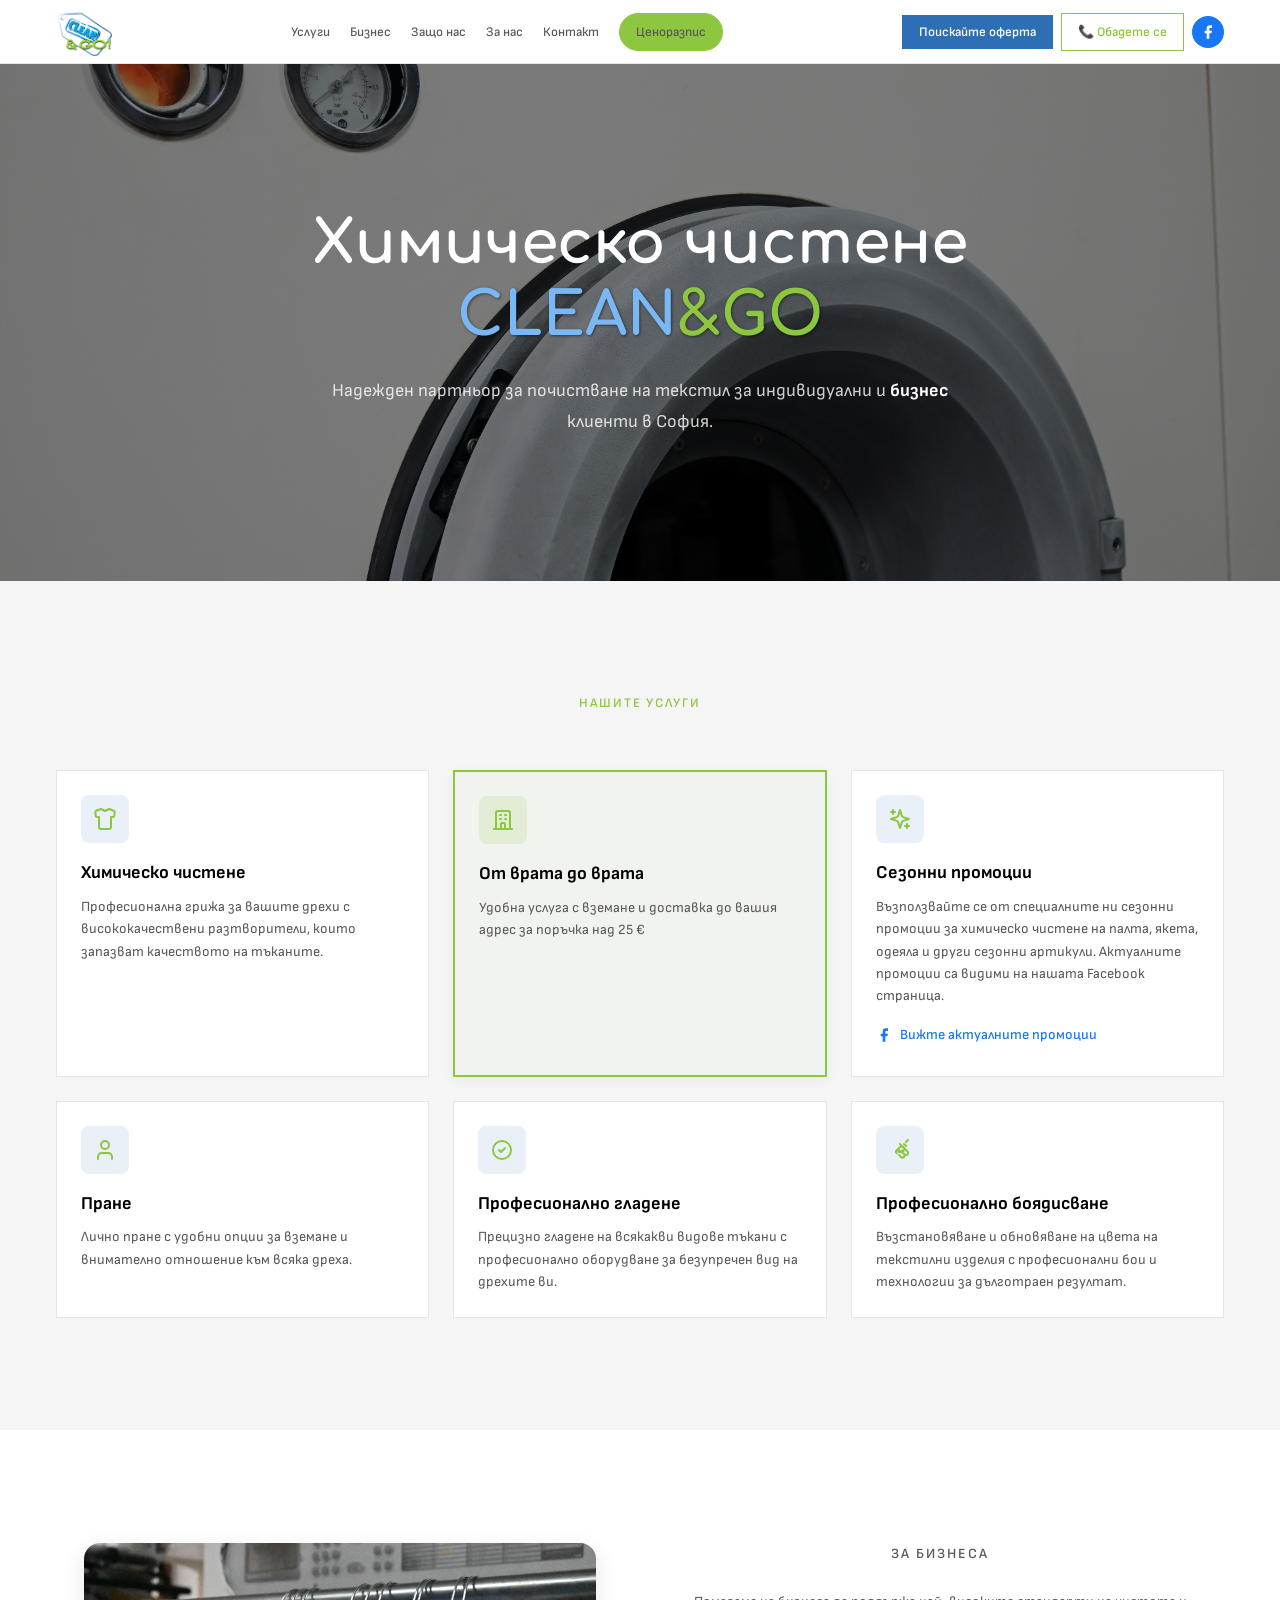
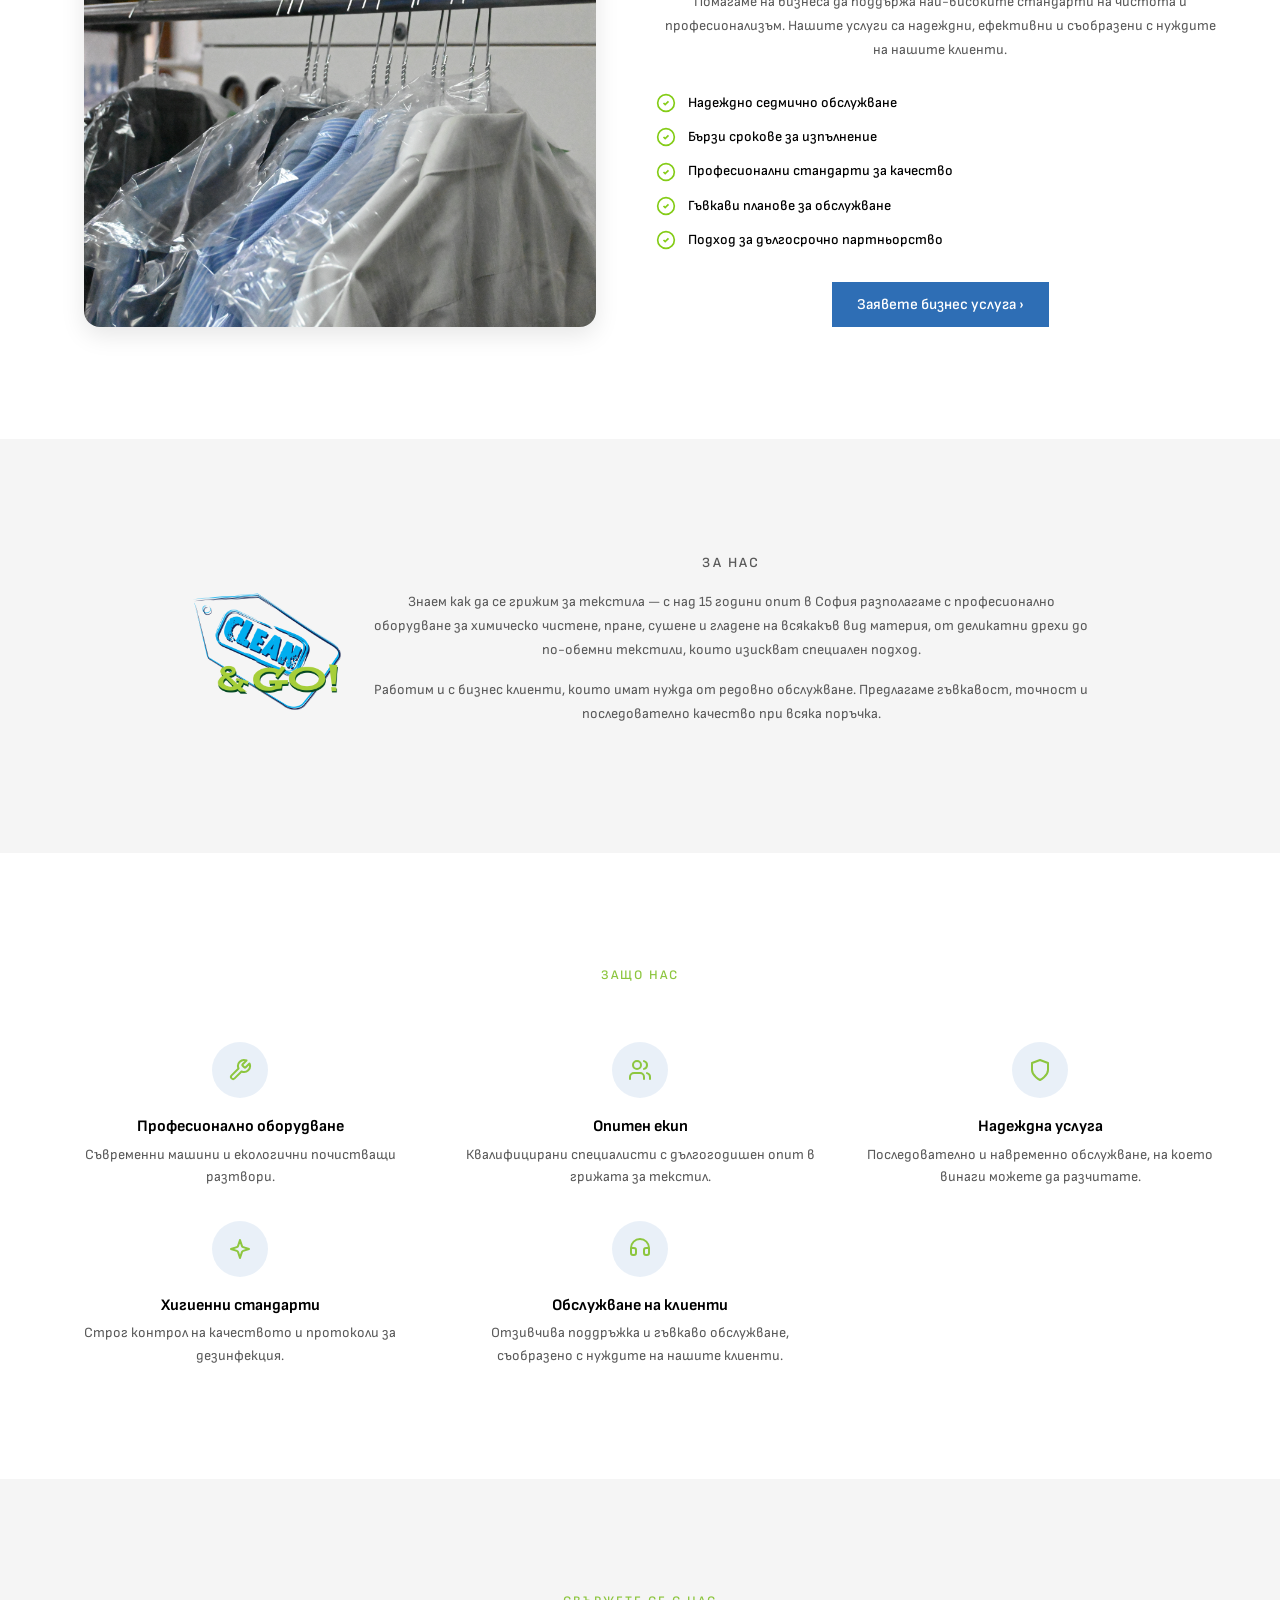
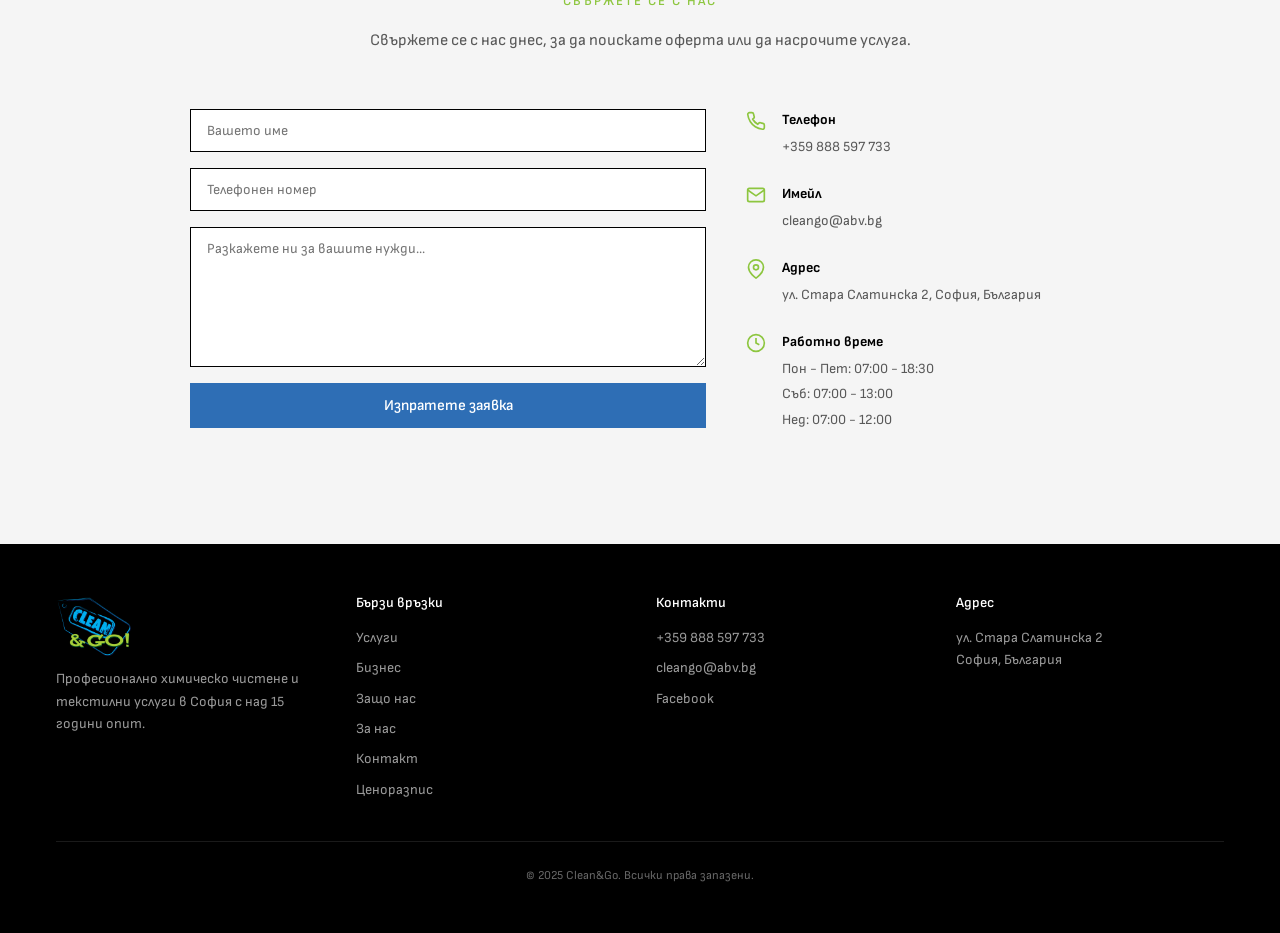
==== index.html @ 811c578d "Add files via upload" ====
<!DOCTYPE html>
<html lang="bg">
<head>
  <meta charset="UTF-8">
  <meta name="viewport" content="width=device-width, initial-scale=1.0">
  <title>Clean&amp;Go – Професионално химическо чистене и текстилни услуги</title>
  <meta name="description" content="Професионално химическо чистене, пране, гладене и боядисване на текстил в София. С над 15 години опит. Услуга от врата до врата за поръчки над 25 евро.">
  <meta name="author" content="Clean&Go">
  <meta name="keywords" content="химическо чистене, химическо чистене софия, пране, гладене, боядисване, текстил, Clean&Go, cleango">
  <link rel="icon" href="./favicon.ico?v=3" sizes="any">
  <link rel="shortcut icon" href="./favicon.ico?v=3">
  <link rel="icon" type="image/png" sizes="48x48" href="./favicon-48x48.png?v=3">
  <link rel="icon" type="image/png" sizes="64x64" href="./favicon.png?v=3">
  <link rel="apple-touch-icon" sizes="180x180" href="./apple-touch-icon.png?v=3">
  <link rel="canonical" href="https://cleango.bg">
  <meta property="og:type" content="website">
  <meta property="og:title" content="Clean&amp;Go – Професионално химическо чистене и текстилни услуги">
  <meta property="og:description" content="Професионално химическо чистене, пране, гладене и боядисване на текстил в София. С над 15 години опит. Услуга от врата до врата.">
  <meta property="og:url" content="https://cleango.bg">
  <meta property="og:image" content="https://cleango.bg/assets/hero-bg.jpg">
  <meta name="twitter:card" content="summary_large_image">
  <meta name="twitter:title" content="Clean&amp;Go – Професионално химическо чистене и текстилни услуги">
  <meta name="twitter:description" content="Професионално химическо чистене, пране, гладене и боядисване на текстил в София. С над 15 години опит.">
  <meta name="twitter:image" content="https://cleango.bg/assets/hero-bg.jpg">
  <link rel="stylesheet" href="./style.css">
  <script type="application/ld+json">
  {
    "@context": "https://schema.org",
    "@type": "DryCleaningOrLaundry",
    "name": "Clean&Go",
    "url": "https://cleango.bg",
    "logo": "https://cleango.bg/assets/logo.png",
    "image": "https://cleango.bg/assets/hero-bg.jpg",
    "description": "Професионално химическо чистене, пране, гладене и боядисване на текстил в София. Услуга от врата до врата за поръчки над 25 евро.",
    "telephone": "+359888597733",
    "email": "cleango@abv.bg",
    "address": {
      "@type": "PostalAddress",
      "streetAddress": "ул. Стара Слатинска 2",
      "addressLocality": "София",
      "addressCountry": "BG"
    },
    "geo": {
      "@type": "GeoCoordinates",
      "latitude": 42.6833,
      "longitude": 23.3453
    },
    "aggregateRating": {
      "@type": "AggregateRating",
      "ratingValue": "4.2",
      "reviewCount": "19"
    },
    "priceRange": "€€",
    "openingHoursSpecification": [
      {
        "@type": "OpeningHoursSpecification",
        "dayOfWeek": ["Monday","Tuesday","Wednesday","Thursday","Friday"],
        "opens": "07:00",
        "closes": "18:30"
      },
      {
        "@type": "OpeningHoursSpecification",
        "dayOfWeek": "Saturday",
        "opens": "07:00",
        "closes": "13:00"
      },
      {
        "@type": "OpeningHoursSpecification",
        "dayOfWeek": "Sunday",
        "opens": "07:00",
        "closes": "12:00"
      }
    ],
    "hasOfferCatalog": {
      "@type": "OfferCatalog",
      "name": "Услуги",
      "itemListElement": [
        {"@type": "Offer", "itemOffered": {"@type": "Service", "name": "Химическо чистене"}},
        {"@type": "Offer", "itemOffered": {"@type": "Service", "name": "Индивидуално пране"}},
        {"@type": "Offer", "itemOffered": {"@type": "Service", "name": "Професионално гладене"}},
        {"@type": "Offer", "itemOffered": {"@type": "Service", "name": "Боядисване на текстил"}},
        {"@type": "Offer", "itemOffered": {"@type": "Service", "name": "Химическо чистене на завеси и пердета"}},
        {"@type": "Offer", "itemOffered": {"@type": "Service", "name": "Услуга от врата до врата"}}
      ]
    },
    "sameAs": [
      "https://www.facebook.com/dostavka.CleanGo/"
    ]
  }
  </script>
</head>
<body>

  <!-- HEADER -->
  <header class="site-header">
    <div class="container header-inner">
      <a href="./index.html"><img src="./assets/logo.png" alt="Clean&amp;Go лого" class="header-logo"></a>

      <!-- Desktop nav -->
      <nav class="nav-desktop">
        <a href="#services">Услуги</a>
        <a href="#business">Бизнес</a>
        <a href="#why-us">Защо нас</a>
        <a href="#about">За нас</a>
        <a href="#contact">Контакт</a>
        <a href="./pricing.html" class="btn btn-green">Ценоразпис</a>
      </nav>

      <!-- Desktop actions -->
      <div class="header-actions">
        <button class="btn btn-accent" onclick="document.getElementById('contact').scrollIntoView({behavior:'smooth'})">Поискайте оферта</button>
        <a href="tel:+359888597733" class="btn btn-outline-green">📞 Обадете се</a>
        <a href="https://www.facebook.com/dostavka.CleanGo/" target="_blank" rel="noopener noreferrer" class="fb-circle" aria-label="Facebook">
          <svg width="16" height="16" viewBox="0 0 24 24" fill="currentColor"><path d="M18 2h-3a5 5 0 00-5 5v3H7v4h3v8h4v-8h3l1-4h-4V7a1 1 0 011-1h3z"/></svg>
        </a>
      </div>

      <!-- Mobile actions -->
      <div class="mobile-actions">
        <a href="https://www.facebook.com/dostavka.CleanGo/" target="_blank" rel="noopener noreferrer" class="fb-circle" aria-label="Facebook">
          <svg width="14" height="14" viewBox="0 0 24 24" fill="currentColor"><path d="M18 2h-3a5 5 0 00-5 5v3H7v4h3v8h4v-8h3l1-4h-4V7a1 1 0 011-1h3z"/></svg>
        </a>
        <a href="tel:+359888597733" class="btn btn-outline-green">📞</a>
        <button class="btn btn-accent" onclick="document.getElementById('contact').scrollIntoView({behavior:'smooth'})">Оферта</button>
        <a href="./pricing.html" class="btn btn-green" style="font-size:0.75rem;padding:0.375rem 0.75rem;">Ценоразпис</a>
        <button class="hamburger" onclick="document.getElementById('mobileMenu').classList.toggle('open')" aria-label="Меню">
          <svg width="24" height="24" viewBox="0 0 24 24" fill="none" stroke="currentColor" stroke-width="2"><line x1="3" y1="6" x2="21" y2="6"/><line x1="3" y1="12" x2="21" y2="12"/><line x1="3" y1="18" x2="21" y2="18"/></svg>
        </button>
      </div>
    </div>

    <!-- Mobile menu -->
    <nav id="mobileMenu" class="mobile-menu">
      <a href="#services" onclick="document.getElementById('mobileMenu').classList.remove('open')">Услуги</a>
      <a href="#business" onclick="document.getElementById('mobileMenu').classList.remove('open')">Бизнес</a>
      <a href="#why-us" onclick="document.getElementById('mobileMenu').classList.remove('open')">Защо нас</a>
      <a href="#about" onclick="document.getElementById('mobileMenu').classList.remove('open')">За нас</a>
      <a href="#contact" onclick="document.getElementById('mobileMenu').classList.remove('open')">Контакт</a>
    </nav>
  </header>

  <!-- HERO -->
  <section class="hero" style="background-image: url('./assets/hero-bg.jpg')">
    <div class="hero-overlay"></div>
    <div class="hero-content">
      <h1>Химическо чистене<br><span class="blue">CLEAN</span><span class="green">&amp;GO</span></h1>
      <p>Надежден партньор за почистване на текстил за индивидуални и <strong>бизнес</strong> клиенти в София.</p>
    </div>
  </section>

  <!-- SERVICES -->
  <section id="services" class="section section-secondary">
    <div class="container">
      <div class="text-center mb-14">
        <p class="section-label">Нашите услуги</p>
      </div>
      <div class="services-grid">

        <div class="service-card">
          <div class="service-icon">
            <svg width="24" height="24" viewBox="0 0 24 24" fill="none" stroke="currentColor" stroke-width="2" stroke-linecap="round" stroke-linejoin="round"><path d="M20.38 3.46 16 2 12 4 8 2 3.62 3.46a2 2 0 0 0-1.34 2.23l.58 3.47a1 1 0 0 0 .99.84H6v10c0 1.1.9 2 2 2h8a2 2 0 0 0 2-2V10h2.15a1 1 0 0 0 .99-.84l.58-3.47a2 2 0 0 0-1.34-2.23z"/></svg>
          </div>
          <h3>Химическо чистене</h3>
          <p>Професионална грижа за вашите дрехи с висококачествени разтворители, които запазват качеството на тъканите.</p>
        </div>

        <div class="service-card highlighted">
          <div class="service-icon">
            <svg width="24" height="24" viewBox="0 0 24 24" fill="none" stroke="currentColor" stroke-width="2" stroke-linecap="round" stroke-linejoin="round"><path d="M19 21V5a2 2 0 00-2-2H7a2 2 0 00-2 2v16m14 0h2m-2 0h-5m-9 0H3m2 0h5M9 7h1m-1 4h1m4-4h1m-1 4h1m-5 10v-5a1 1 0 011-1h2a1 1 0 011 1v5m-4 0h4"/></svg>
          </div>
          <h3>От врата до врата</h3>
          <p>Удобна услуга с вземане и доставка до вашия адрес за поръчка над 25 €</p>
        </div>

        <div class="service-card">
          <div class="service-icon">
            <svg width="24" height="24" viewBox="0 0 24 24" fill="none" stroke="currentColor" stroke-width="2" stroke-linecap="round" stroke-linejoin="round"><path d="m12 3-1.912 5.813a2 2 0 0 1-1.275 1.275L3 12l5.813 1.912a2 2 0 0 1 1.275 1.275L12 21l1.912-5.813a2 2 0 0 1 1.275-1.275L21 12l-5.813-1.912a2 2 0 0 1-1.275-1.275L12 3Z"/><path d="M5 3v4"/><path d="M19 17v4"/><path d="M3 5h4"/><path d="M17 19h4"/></svg>
          </div>
          <h3>Сезонни промоции</h3>
          <p>Възползвайте се от специалните ни сезонни промоции за химическо чистене на палта, якета, одеяла и други сезонни артикули. Актуалните промоции са видими на нашата Facebook страница.</p>
          <a href="https://www.facebook.com/dostavka.CleanGo/" target="_blank" rel="noopener noreferrer" class="fb-link">
            <svg width="16" height="16" viewBox="0 0 24 24" fill="currentColor"><path d="M18 2h-3a5 5 0 00-5 5v3H7v4h3v8h4v-8h3l1-4h-4V7a1 1 0 011-1h3z"/></svg>
            Вижте актуалните промоции
          </a>
        </div>

        <div class="service-card">
          <div class="service-icon">
            <svg width="24" height="24" viewBox="0 0 24 24" fill="none" stroke="currentColor" stroke-width="2" stroke-linecap="round" stroke-linejoin="round"><path d="M19 21v-2a4 4 0 00-4-4H9a4 4 0 00-4 4v2"/><circle cx="12" cy="7" r="4"/></svg>
          </div>
          <h3>Пране</h3>
          <p>Лично пране с удобни опции за вземане и внимателно отношение към всяка дреха.</p>
        </div>

        <div class="service-card">
          <div class="service-icon">
            <svg width="24" height="24" viewBox="0 0 24 24" fill="none" stroke="currentColor" stroke-width="2" stroke-linecap="round" stroke-linejoin="round"><path d="M9 12l2 2 4-4"/><path d="M21 12a9 9 0 11-18 0 9 9 0 0118 0z"/></svg>
          </div>
          <h3>Професионално гладене</h3>
          <p>Прецизно гладене на всякакви видове тъкани с професионално оборудване за безупречен вид на дрехите ви.</p>
        </div>

        <div class="service-card">
          <div class="service-icon">
            <svg width="24" height="24" viewBox="0 0 24 24" fill="none" stroke="currentColor" stroke-width="2" stroke-linecap="round" stroke-linejoin="round"><path d="m11 17 2 2a1 1 0 103-3"/><path d="m14 14 2.5 2.5a1 1 0 103-3l-3.88-3.88a3 3 0 00-4.24 0l-.88.88a1 1 0 103 3l.88-.88a1 1 0 011.42 0z"/><path d="m20 2-2 2"/><path d="M11.7 12.3a1 1 0 10-3 3"/><path d="m18 8-2-2"/><path d="m17 11-5-5"/></svg>
          </div>
          <h3>Професионално боядисване</h3>
          <p>Възстановяване и обновяване на цвета на текстилни изделия с професионални бои и технологии за дълготраен резултат.</p>
        </div>

      </div>
    </div>
  </section>

  <!-- BUSINESS -->
  <section id="business" class="section">
    <div class="container">
      <div class="business-grid">
        <div class="business-text" style="text-align:center">
          <p class="section-label">За бизнеса</p>
          <h2 class="section-title"></h2>
          <p>Помагаме на бизнеса да поддържа най-високите стандарти на чистота и професионализъм. Нашите услуги са надеждни, ефективни и съобразени с нуждите на нашите клиенти.</p>
          <ul class="bullets">
            <li><svg width="20" height="20" viewBox="0 0 24 24" fill="none" stroke="currentColor" stroke-width="2"><path d="M9 12l2 2 4-4"/><circle cx="12" cy="12" r="10"/></svg> Надеждно седмично обслужване</li>
            <li><svg width="20" height="20" viewBox="0 0 24 24" fill="none" stroke="currentColor" stroke-width="2"><path d="M9 12l2 2 4-4"/><circle cx="12" cy="12" r="10"/></svg> Бързи срокове за изпълнение</li>
            <li><svg width="20" height="20" viewBox="0 0 24 24" fill="none" stroke="currentColor" stroke-width="2"><path d="M9 12l2 2 4-4"/><circle cx="12" cy="12" r="10"/></svg> Професионални стандарти за качество</li>
            <li><svg width="20" height="20" viewBox="0 0 24 24" fill="none" stroke="currentColor" stroke-width="2"><path d="M9 12l2 2 4-4"/><circle cx="12" cy="12" r="10"/></svg> Гъвкави планове за обслужване</li>
            <li><svg width="20" height="20" viewBox="0 0 24 24" fill="none" stroke="currentColor" stroke-width="2"><path d="M9 12l2 2 4-4"/><circle cx="12" cy="12" r="10"/></svg> Подход за дългосрочно партньорство</li>
          </ul>
          <button class="btn btn-accent btn-lg" onclick="document.getElementById('contact').scrollIntoView({behavior:'smooth'})">Заявете бизнес услуга ›</button>
        </div>
        <div class="business-img" style="order:-1">
          <img src="./assets/business-photo.jpg" alt="Професионално химическо чистене - ризи на закачалки в ателие Clean&amp;Go" width="800" height="600">
        </div>
      </div>
    </div>
  </section>

  <!-- ABOUT -->
  <section id="about" class="section section-secondary">
    <div class="container">
      <div class="about-flex">
        <img src="./assets/logo.png" alt="Clean&amp;Go" class="about-logo">
        <div class="about-text" style="text-align:center">
          <p class="section-label">За нас</p>
          <h2 class="section-title"></h2>
          <p>Знаем как да се грижим за текстила — с над 15 години опит в София разполагаме с професионално оборудване за химическо чистене, пране, сушене и гладене на всякакъв вид материя, от деликатни дрехи до по-обемни текстили, които изискват специален подход.</p>
          <p>Работим и с бизнес клиенти, които имат нужда от редовно обслужване. Предлагаме гъвкавост, точност и последователно качество при всяка поръчка.</p>
        </div>
      </div>
    </div>
  </section>

  <!-- WHY US -->
  <section id="why-us" class="section">
    <div class="container">
      <div class="text-center mb-14">
        <p class="section-label">Защо нас</p>
      </div>
      <div class="trust-grid">

        <div class="trust-item">
          <div class="trust-icon">
            <svg width="24" height="24" viewBox="0 0 24 24" fill="none" stroke="currentColor" stroke-width="2" stroke-linecap="round" stroke-linejoin="round"><path d="M14.7 6.3a1 1 0 000 1.4l1.6 1.6a1 1 0 001.4 0l3.77-3.77a6 6 0 01-7.94 7.94l-6.91 6.91a2.12 2.12 0 01-3-3l6.91-6.91a6 6 0 017.94-7.94l-3.76 3.76z"/></svg>
          </div>
          <h3>Професионално оборудване</h3>
          <p>Съвременни машини и екологични почистващи разтвори.</p>
        </div>

        <div class="trust-item">
          <div class="trust-icon">
            <svg width="24" height="24" viewBox="0 0 24 24" fill="none" stroke="currentColor" stroke-width="2" stroke-linecap="round" stroke-linejoin="round"><path d="M16 21v-2a4 4 0 00-4-4H6a4 4 0 00-4 4v2"/><circle cx="9" cy="7" r="4"/><path d="M22 21v-2a4 4 0 00-3-3.87"/><path d="M16 3.13a4 4 0 010 7.75"/></svg>
          </div>
          <h3>Опитен екип</h3>
          <p>Квалифицирани специалисти с дългогодишен опит в грижата за текстил.</p>
        </div>

        <div class="trust-item">
          <div class="trust-icon">
            <svg width="24" height="24" viewBox="0 0 24 24" fill="none" stroke="currentColor" stroke-width="2" stroke-linecap="round" stroke-linejoin="round"><path d="M12 22s8-4 8-10V5l-8-3-8 3v7c0 6 8 10 8 10z"/></svg>
          </div>
          <h3>Надеждна услуга</h3>
          <p>Последователно и навременно обслужване, на което винаги можете да разчитате.</p>
        </div>

        <div class="trust-item">
          <div class="trust-icon">
            <svg width="24" height="24" viewBox="0 0 24 24" fill="none" stroke="currentColor" stroke-width="2" stroke-linecap="round" stroke-linejoin="round"><path d="m12 3-1.912 5.813a2 2 0 0 1-1.275 1.275L3 12l5.813 1.912a2 2 0 0 1 1.275 1.275L12 21l1.912-5.813a2 2 0 0 1 1.275-1.275L21 12l-5.813-1.912a2 2 0 0 1-1.275-1.275L12 3Z"/></svg>
          </div>
          <h3>Хигиенни стандарти</h3>
          <p>Строг контрол на качеството и протоколи за дезинфекция.</p>
        </div>

        <div class="trust-item">
          <div class="trust-icon">
            <svg width="24" height="24" viewBox="0 0 24 24" fill="none" stroke="currentColor" stroke-width="2" stroke-linecap="round" stroke-linejoin="round"><path d="M3 11h3a2 2 0 012 2v3a2 2 0 01-2 2H5a2 2 0 01-2-2v-5zm0 0a9 9 0 0118 0m0 0v5a2 2 0 01-2 2h-1a2 2 0 01-2-2v-3a2 2 0 012-2h3z"/></svg>
          </div>
          <h3>Обслужване на клиенти</h3>
          <p>Отзивчива поддръжка и гъвкаво обслужване, съобразено с нуждите на нашите клиенти.</p>
        </div>

      </div>
    </div>
  </section>

  <!-- CONTACT -->
  <section id="contact" class="section section-secondary">
    <div class="container">
      <div class="text-center mb-14">
        <p class="section-label">Свържете се с нас</p>
        <h2 class="section-title"></h2>
        <p class="section-subtitle mx-auto">Свържете се с нас днес, за да поискате оферта или да насрочите услуга.</p>
      </div>
      <div class="contact-grid">

        <form class="contact-form" id="contactForm" name="contact" method="POST" data-netlify="true" netlify-honeypot="bot-field">
          <input type="hidden" name="form-name" value="contact">
          <p style="display:none"><input name="bot-field"></p>
          <input type="text" name="name" placeholder="Вашето име" required>
          <input type="tel" name="phone" placeholder="Телефонен номер">
          <textarea name="message" placeholder="Разкажете ни за вашите нужди..." rows="5" required></textarea>
          <button type="submit" class="btn btn-accent btn-lg" style="width:100%">Изпратете заявка</button>
        </form>

        <div class="form-success" id="formSuccess">
          <h3>Заявката е изпратена!</h3>
          <p>Ще се свържем с вас в рамките на 24 часа.</p>
        </div>

        <div class="contact-info">
          <div class="contact-row">
            <svg width="20" height="20" viewBox="0 0 24 24" fill="none" stroke="currentColor" stroke-width="2"><path d="M22 16.92v3a2 2 0 01-2.18 2 19.79 19.79 0 01-8.63-3.07 19.5 19.5 0 01-6-6 19.79 19.79 0 01-3.07-8.67A2 2 0 014.11 2h3a2 2 0 012 1.72c.127.96.361 1.903.7 2.81a2 2 0 01-.45 2.11L8.09 9.91a16 16 0 006 6l1.27-1.27a2 2 0 012.11-.45c.907.339 1.85.573 2.81.7A2 2 0 0122 16.92z"/></svg>
            <div>
              <strong>Телефон</strong>
              <a href="tel:+359888597733">+359 888 597 733</a>
            </div>
          </div>
          <div class="contact-row">
            <svg width="20" height="20" viewBox="0 0 24 24" fill="none" stroke="currentColor" stroke-width="2"><path d="M4 4h16c1.1 0 2 .9 2 2v12c0 1.1-.9 2-2 2H4c-1.1 0-2-.9-2-2V6c0-1.1.9-2 2-2z"/><polyline points="22,6 12,13 2,6"/></svg>
            <div>
              <strong>Имейл</strong>
              <a href="mailto:cleango@abv.bg">cleango@abv.bg</a>
            </div>
          </div>
          <div class="contact-row">
            <svg width="20" height="20" viewBox="0 0 24 24" fill="none" stroke="currentColor" stroke-width="2"><path d="M21 10c0 7-9 13-9 13s-9-6-9-13a9 9 0 0118 0z"/><circle cx="12" cy="10" r="3"/></svg>
            <div>
              <strong>Адрес</strong>
              <span>ул. Стара Слатинска 2, София, България</span>
            </div>
          </div>
          <div class="contact-row">
            <svg width="20" height="20" viewBox="0 0 24 24" fill="none" stroke="currentColor" stroke-width="2"><circle cx="12" cy="12" r="10"/><polyline points="12 6 12 12 16 14"/></svg>
            <div>
              <strong>Работно време</strong>
              <span>Пон - Пет: 07:00 - 18:30</span><br>
              <span>Съб: 07:00 - 13:00</span><br>
              <span>Нед: 07:00 - 12:00</span>
            </div>
          </div>
        </div>

      </div>
    </div>
  </section>

  <!-- FOOTER -->
  <footer class="site-footer">
    <div class="container">
      <div class="footer-grid">
        <div>
          <img src="./assets/logo.png" alt="Clean&amp;Go" class="footer-logo">
          <p class="footer-desc">Професионално химическо чистене и текстилни услуги в София с над 15 години опит.</p>
        </div>
        <div>
          <p class="footer-heading">Бързи връзки</p>
          <div class="footer-links">
            <a href="#services">Услуги</a>
            <a href="#business">Бизнес</a>
            <a href="#why-us">Защо нас</a>
            <a href="#about">За нас</a>
            <a href="#contact">Контакт</a>
            <a href="./pricing.html">Ценоразпис</a>
          </div>
        </div>
        <div>
          <p class="footer-heading">Контакти</p>
          <div class="footer-links">
            <a href="tel:+359888597733">+359 888 597 733</a>
            <a href="mailto:cleango@abv.bg">cleango@abv.bg</a>
            <a href="https://www.facebook.com/dostavka.CleanGo/" target="_blank" rel="noopener noreferrer">Facebook</a>
          </div>
        </div>
        <div>
          <p class="footer-heading">Адрес</p>
          <p class="footer-desc" style="margin-top:0">ул. Стара Слатинска 2<br>София, България</p>
        </div>
      </div>
      <div class="footer-bottom">
        <p>&copy; 2025 Clean&amp;Go. Всички права запазени.</p>
      </div>
    </div>
  </footer>

</body>
</html>
---- style.css ----
/* ===== FONTS ===== */
@import url('https://fonts.googleapis.com/css2?family=Comfortaa:wght@400;500;600;700&family=Cormorant+Garamond:wght@400;500;600;700&family=Sofia+Sans:wght@300;400;500;600;700&family=Space+Grotesk:wght@300;400;500;600;700&display=swap');

/* ===== RESET & BASE ===== */
*, *::before, *::after { box-sizing: border-box; margin: 0; padding: 0; }

:root {
  --bg: #ffffff;
  --fg: #000000;
  --secondary: #f5f5f5;
  --muted: #595959;
  --accent: #2e6eb5;
  --accent-fg: #ffffff;
  --green: #8DC63F;
  --fb-blue: #1877F2;
  --radius: 0px;
  --font-body: 'Sofia Sans', 'Space Grotesk', sans-serif;
  --font-heading: 'Cormorant Garamond', serif;
  --font-hero: 'Comfortaa', cursive;
}

html { scroll-behavior: smooth; }

body {
  font-family: var(--font-body);
  background: var(--bg);
  color: var(--fg);
  line-height: 1.6;
  -webkit-font-smoothing: antialiased;
}

h1, h2, h3, h4 { font-family: var(--font-heading); }
img { max-width: 100%; height: auto; display: block; }
a { text-decoration: none; color: inherit; }
ul { list-style: none; }

.container {
  max-width: 1200px;
  margin: 0 auto;
  padding: 0 1rem;
}

/* ===== HEADER ===== */
.site-header {
  position: fixed;
  top: 0; left: 0; right: 0;
  z-index: 50;
  background: rgba(255,255,255,0.8);
  backdrop-filter: blur(12px);
  -webkit-backdrop-filter: blur(12px);
  border-bottom: 1px solid #e5e5e5;
  height: 64px;
}

.header-inner {
  display: flex;
  align-items: center;
  justify-content: space-between;
  height: 64px;
}

.header-logo { height: 48px; width: auto; }

.nav-desktop { display: none; gap: 1.25rem; align-items: center; }
.nav-desktop a {
  font-size: 0.8125rem;
  font-weight: 500;
  color: var(--muted);
  transition: color 0.2s;
}
.nav-desktop a:hover { color: var(--fg); }

.btn {
  display: inline-flex;
  align-items: center;
  justify-content: center;
  gap: 0.375rem;
  padding: 0.5rem 1rem;
  font-size: 0.8125rem;
  font-weight: 600;
  font-family: var(--font-body);
  border-radius: var(--radius);
  border: 1px solid transparent;
  cursor: pointer;
  transition: all 0.2s;
  white-space: nowrap;
}

.btn-accent { background: var(--accent); color: var(--accent-fg); border-color: var(--accent); }
.btn-accent:hover { opacity: 0.9; }
.btn-outline-green { background: transparent; color: var(--green); border-color: var(--green); }
.btn-outline-green:hover { background: var(--green); color: #fff; }
.btn-green { background: var(--green); color: #fff; border-color: var(--green); border-radius: 9999px; font-weight: 700; }
.btn-green:hover { opacity: 0.9; }
.btn-lg { padding: 0.75rem 1.5rem; font-size: 0.9375rem; }

.fb-circle {
  display: inline-flex;
  align-items: center;
  justify-content: center;
  width: 32px; height: 32px;
  border-radius: 9999px;
  background: var(--fb-blue);
  color: #fff;
  transition: opacity 0.2s;
}
.fb-circle:hover { opacity: 0.8; }

.header-actions { display: none; gap: 0.5rem; align-items: center; }

/* Mobile header */
.mobile-actions { display: flex; gap: 0.5rem; align-items: center; }
.mobile-actions .fb-circle { width: 28px; height: 28px; }
.mobile-actions .btn { height: 32px; padding: 0 0.5rem; font-size: 0.75rem; }

.hamburger {
  background: none; border: none; cursor: pointer; color: var(--fg);
  width: 32px; height: 32px;
  display: flex; align-items: center; justify-content: center;
}

.mobile-menu {
  display: none;
  background: #fff;
  border-top: 1px solid #e5e5e5;
  padding: 0.75rem 1rem;
}
.mobile-menu.open { display: block; }
.mobile-menu a {
  display: block;
  padding: 0.625rem 0.5rem;
  font-size: 0.875rem;
  font-weight: 500;
  color: var(--muted);
  border-radius: 6px;
  transition: all 0.2s;
}
.mobile-menu a:hover { color: var(--fg); background: var(--secondary); }

/* ===== HERO ===== */
.hero {
  position: relative;
  margin-top: 64px;
  background-size: cover;
  background-position: center;
}
.hero-overlay {
  position: absolute;
  inset: 0;
  background: rgba(0,0,0,0.5);
}
.hero-content {
  position: relative;
  z-index: 1;
  text-align: center;
  padding: 6rem 1rem;
}
.hero h1 {
  font-family: var(--font-hero);
  font-size: 1.875rem;
  font-weight: 700;
  color: #fff;
  line-height: 1.2;
  max-width: 800px;
  margin: 0 auto;
}
.hero h1 .blue { color: #7AB8F5; text-shadow: 1px 1px 3px rgba(0,0,0,0.5); }
.hero h1 .green { color: #8DC63F; text-shadow: 1px 1px 3px rgba(0,0,0,0.5); }
.hero p {
  margin-top: 1.5rem;
  color: rgba(255,255,255,0.8);
  font-size: 1rem;
  max-width: 640px;
  margin-left: auto;
  margin-right: auto;
  line-height: 1.7;
}
.hero p strong { color: #fff; }

/* ===== SECTIONS ===== */
.section { padding: 5rem 0; }
.section-secondary { background: var(--secondary); }
.section-dark { background: var(--fg); color: #fff; }

.section-label {
  font-weight: 600;
  font-size: 0.8125rem;
  text-transform: uppercase;
  letter-spacing: 0.15em;
  color: var(--green);
  margin-bottom: 0.75rem;
}
.section-title {
  font-size: 1.875rem;
  font-weight: 700;
  margin-bottom: 1rem;
}
.section-subtitle {
  color: var(--muted);
  max-width: 640px;
}
.text-center { text-align: center; }
.mx-auto { margin-left: auto; margin-right: auto; }
.mb-14 { margin-bottom: 3.5rem; }

/* ===== SERVICES GRID ===== */
.services-grid {
  display: grid;
  grid-template-columns: 1fr;
  gap: 1.5rem;
}
.service-card {
  background: #fff;
  border: 1px solid #e5e5e5;
  padding: 1.5rem;
  transition: box-shadow 0.3s;
}
.service-card:hover { box-shadow: 0 10px 25px rgba(0,0,0,0.08); }
.service-card.highlighted {
  border: 2px solid var(--green);
  box-shadow: 0 4px 12px rgba(0,0,0,0.05);
  background: rgba(141,198,63,0.03);
}
.service-icon {
  width: 48px; height: 48px;
  border-radius: 8px;
  background: rgba(46,110,181,0.1);
  display: flex;
  align-items: center;
  justify-content: center;
  margin-bottom: 1rem;
  color: var(--green);
}
.service-card.highlighted .service-icon { background: rgba(141,198,63,0.15); }
.service-card h3 {
  font-family: var(--font-body);
  font-size: 1.125rem;
  font-weight: 700;
  margin-bottom: 0.5rem;
}
.service-card p { color: var(--muted); font-size: 0.875rem; line-height: 1.6; }
.fb-link {
  display: inline-flex;
  align-items: center;
  gap: 0.5rem;
  margin-top: 1rem;
  font-size: 0.875rem;
  font-weight: 500;
  color: var(--fb-blue);
  transition: opacity 0.2s;
}
.fb-link:hover { opacity: 0.7; }

/* ===== BUSINESS SECTION ===== */
.business-grid {
  display: grid;
  grid-template-columns: 1fr;
  gap: 2rem;
  align-items: center;
}
.business-img {
  border-radius: 1rem;
  overflow: hidden;
  box-shadow: 0 8px 25px rgba(0,0,0,0.1);
  max-width: 512px;
  margin: 0 auto;
}
.business-img img { width: 100%; aspect-ratio: 4/3; object-fit: cover; }
.business-text p { color: var(--muted); font-size: 0.875rem; line-height: 1.7; margin-bottom: 1.5rem; }
.bullets { margin-bottom: 1.5rem; }
.bullets li {
  display: flex;
  align-items: center;
  gap: 0.75rem;
  padding: 0.375rem 0;
  font-size: 0.875rem;
  font-weight: 500;
}
.bullets li svg { color: #84cc16; flex-shrink: 0; }

/* ===== ABOUT ===== */
.about-flex {
  display: flex;
  flex-direction: column;
  gap: 2rem;
  align-items: center;
  max-width: 900px;
  margin: 0 auto;
}
.about-logo { height: 96px; width: auto; flex-shrink: 0; }
.about-text p { color: var(--muted); font-size: 0.875rem; line-height: 1.7; margin-bottom: 1rem; }

/* ===== WHY US ===== */
.trust-grid {
  display: grid;
  grid-template-columns: 1fr;
  gap: 2rem;
}
.trust-item { text-align: center; }
.trust-icon {
  width: 56px; height: 56px;
  border-radius: 9999px;
  background: rgba(46,110,181,0.1);
  display: flex;
  align-items: center;
  justify-content: center;
  margin: 0 auto 1rem;
  color: var(--green);
}
.trust-item h3 {
  font-family: var(--font-body);
  font-size: 1rem;
  font-weight: 700;
  margin-bottom: 0.25rem;
}
.trust-item p { color: var(--muted); font-size: 0.875rem; }

/* ===== CONTACT ===== */
.contact-grid {
  display: grid;
  grid-template-columns: 1fr;
  gap: 2.5rem;
  max-width: 900px;
  margin: 0 auto;
}
.contact-form { display: flex; flex-direction: column; gap: 1rem; }
.contact-form input,
.contact-form textarea {
  width: 100%;
  padding: 0.75rem 1rem;
  font-size: 0.875rem;
  font-family: var(--font-body);
  border: 1px solid #000;
  border-radius: var(--radius);
  background: #fff;
  color: var(--fg);
  outline: none;
  transition: border-color 0.2s;
}
.contact-form input:focus,
.contact-form textarea:focus { border-color: var(--accent); }
.contact-form textarea { resize: vertical; min-height: 140px; }

.contact-info { display: flex; flex-direction: column; gap: 1.5rem; }
.contact-row {
  display: flex;
  align-items: flex-start;
  gap: 1rem;
}
.contact-row svg { color: var(--green); flex-shrink: 0; margin-top: 2px; }
.contact-row strong { font-size: 0.875rem; display: block; margin-bottom: 0.125rem; }
.contact-row span,
.contact-row a { font-size: 0.875rem; color: var(--muted); transition: color 0.2s; }
.contact-row a:hover { color: var(--accent); }

/* ===== FOOTER ===== */
.site-footer { background: #000; color: #fff; padding: 3rem 0; }
.footer-grid {
  display: grid;
  grid-template-columns: 1fr;
  gap: 2rem;
}
.footer-logo { height: 64px; width: auto; }
.footer-desc { color: rgba(255,255,255,0.6); font-size: 0.875rem; margin-top: 0.75rem; line-height: 1.6; }
.footer-heading { font-weight: 600; font-size: 0.875rem; margin-bottom: 0.75rem; }
.footer-links { display: flex; flex-direction: column; gap: 0.5rem; }
.footer-links a { color: rgba(255,255,255,0.6); font-size: 0.875rem; transition: color 0.2s; }
.footer-links a:hover { color: #fff; }
.footer-bottom {
  border-top: 1px solid rgba(255,255,255,0.1);
  margin-top: 2.5rem;
  padding-top: 1.5rem;
  text-align: center;
  color: rgba(255,255,255,0.4);
  font-size: 0.75rem;
}

/* ===== PRICING PAGE ===== */
.pricing-banner {
  background: var(--secondary);
  padding: 1rem 0;
  text-align: center;
}
.pricing-banner p { font-size: 0.875rem; font-weight: 500; }
.pricing-banner strong { font-weight: 700; }
.pricing-banner .green { color: var(--green); font-weight: 700; }

.pricing-grid {
  display: grid;
  grid-template-columns: 1fr;
  gap: 2rem;
}
.pricing-card {
  border: 2px solid var(--green);
  overflow: hidden;
  transition: box-shadow 0.3s;
}
.pricing-card:hover { box-shadow: 0 8px 20px rgba(0,0,0,0.08); }
.pricing-card-header {
  background: var(--green);
  color: #fff;
  padding: 1rem 1.25rem;
  display: flex;
  align-items: center;
  gap: 0.75rem;
  font-size: 1.25rem;
  font-weight: 700;
}
.pricing-table { width: 100%; border-collapse: collapse; }
.pricing-table th {
  text-align: left;
  padding: 0.75rem 1.25rem;
  font-size: 0.875rem;
  font-weight: 600;
  border-bottom: 2px solid rgba(0,0,0,0.1);
}
.pricing-table th:last-child { text-align: right; }
.pricing-table td {
  padding: 0.75rem 1.25rem;
  font-size: 0.875rem;
  border-bottom: 1px solid rgba(0,0,0,0.05);
}
.pricing-table td:first-child { font-weight: 500; }
.pricing-table td:last-child { text-align: right; font-weight: 600; color: var(--accent); }

.pricing-cta {
  border: 2px solid var(--accent);
  background: rgba(46,110,181,0.03);
  padding: 2rem;
  text-align: center;
  max-width: 640px;
  margin: 3rem auto 0;
}
.pricing-cta p { font-size: 1.125rem; margin-bottom: 1rem; }
.pricing-cta-btns { display: flex; flex-direction: column; gap: 1rem; align-items: center; }
.pricing-cta-btns a {
  display: inline-flex;
  align-items: center;
  gap: 0.5rem;
  padding: 0.625rem 1.25rem;
  border-radius: 9999px;
  font-size: 0.875rem;
  font-weight: 700;
  transition: all 0.2s;
}
.cta-phone { background: var(--green); color: #fff; }
.cta-phone:hover { opacity: 0.9; }
.cta-email { border: 2px solid var(--green); color: var(--green); }
.cta-email:hover { background: var(--green); color: #fff; }

/* ===== FORM SUCCESS MESSAGE ===== */
.form-success {
  display: none;
  text-align: center;
  padding: 2rem;
  background: rgba(141,198,63,0.1);
  border: 1px solid var(--green);
}
.form-success h3 { color: var(--green); margin-bottom: 0.5rem; font-family: var(--font-body); }

/* ===== RESPONSIVE ===== */
@media (min-width: 640px) {
  .services-grid { grid-template-columns: repeat(2, 1fr); }
  .trust-grid { grid-template-columns: repeat(2, 1fr); }
  .footer-grid { grid-template-columns: repeat(2, 1fr); }
  .pricing-grid { grid-template-columns: repeat(2, 1fr); }
  .pricing-cta-btns { flex-direction: row; justify-content: center; }
}

@media (min-width: 768px) {
  .mobile-actions { display: none; }
  .nav-desktop { display: flex; }
  .header-actions { display: flex; }
  .hamburger { display: none; }
  .mobile-menu { display: none !important; }

  .hero-content { padding: 9rem 1rem; }
  .hero h1 { font-size: 3rem; }
  .hero p { font-size: 1.125rem; }

  .section { padding: 7rem 0; }
  .section-title { font-size: 2.25rem; }

  .contact-grid { grid-template-columns: 3fr 2fr; }
}

@media (min-width: 1024px) {
  .services-grid { grid-template-columns: repeat(3, 1fr); }
  .trust-grid { grid-template-columns: repeat(3, 1fr); }
  .business-grid { grid-template-columns: 1fr 1fr; }
  .footer-grid { grid-template-columns: 1fr 1fr 1fr 1fr; }
  .pricing-grid { grid-template-columns: repeat(3, 1fr); }

  .about-flex { flex-direction: row; text-align: left; }
  .about-logo { height: 128px; }

  .hero h1 { font-size: 3.75rem; }
}
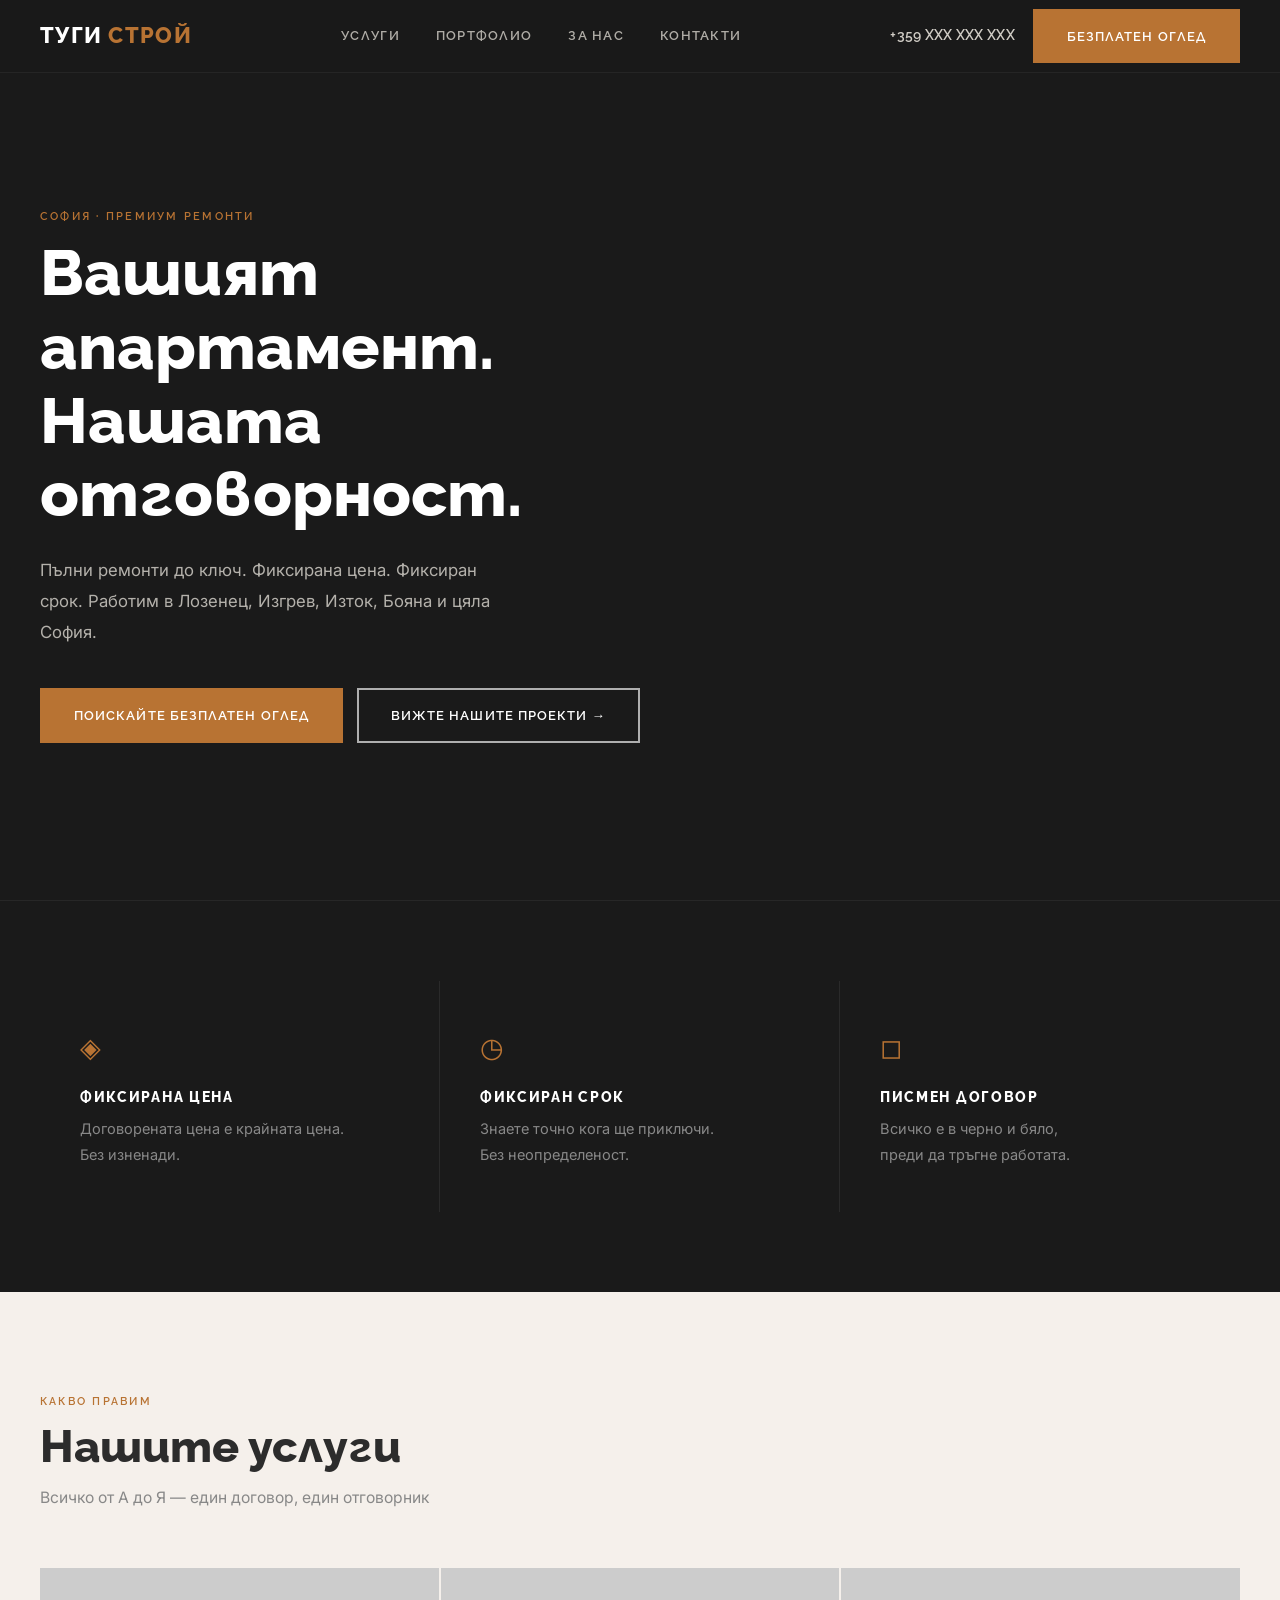
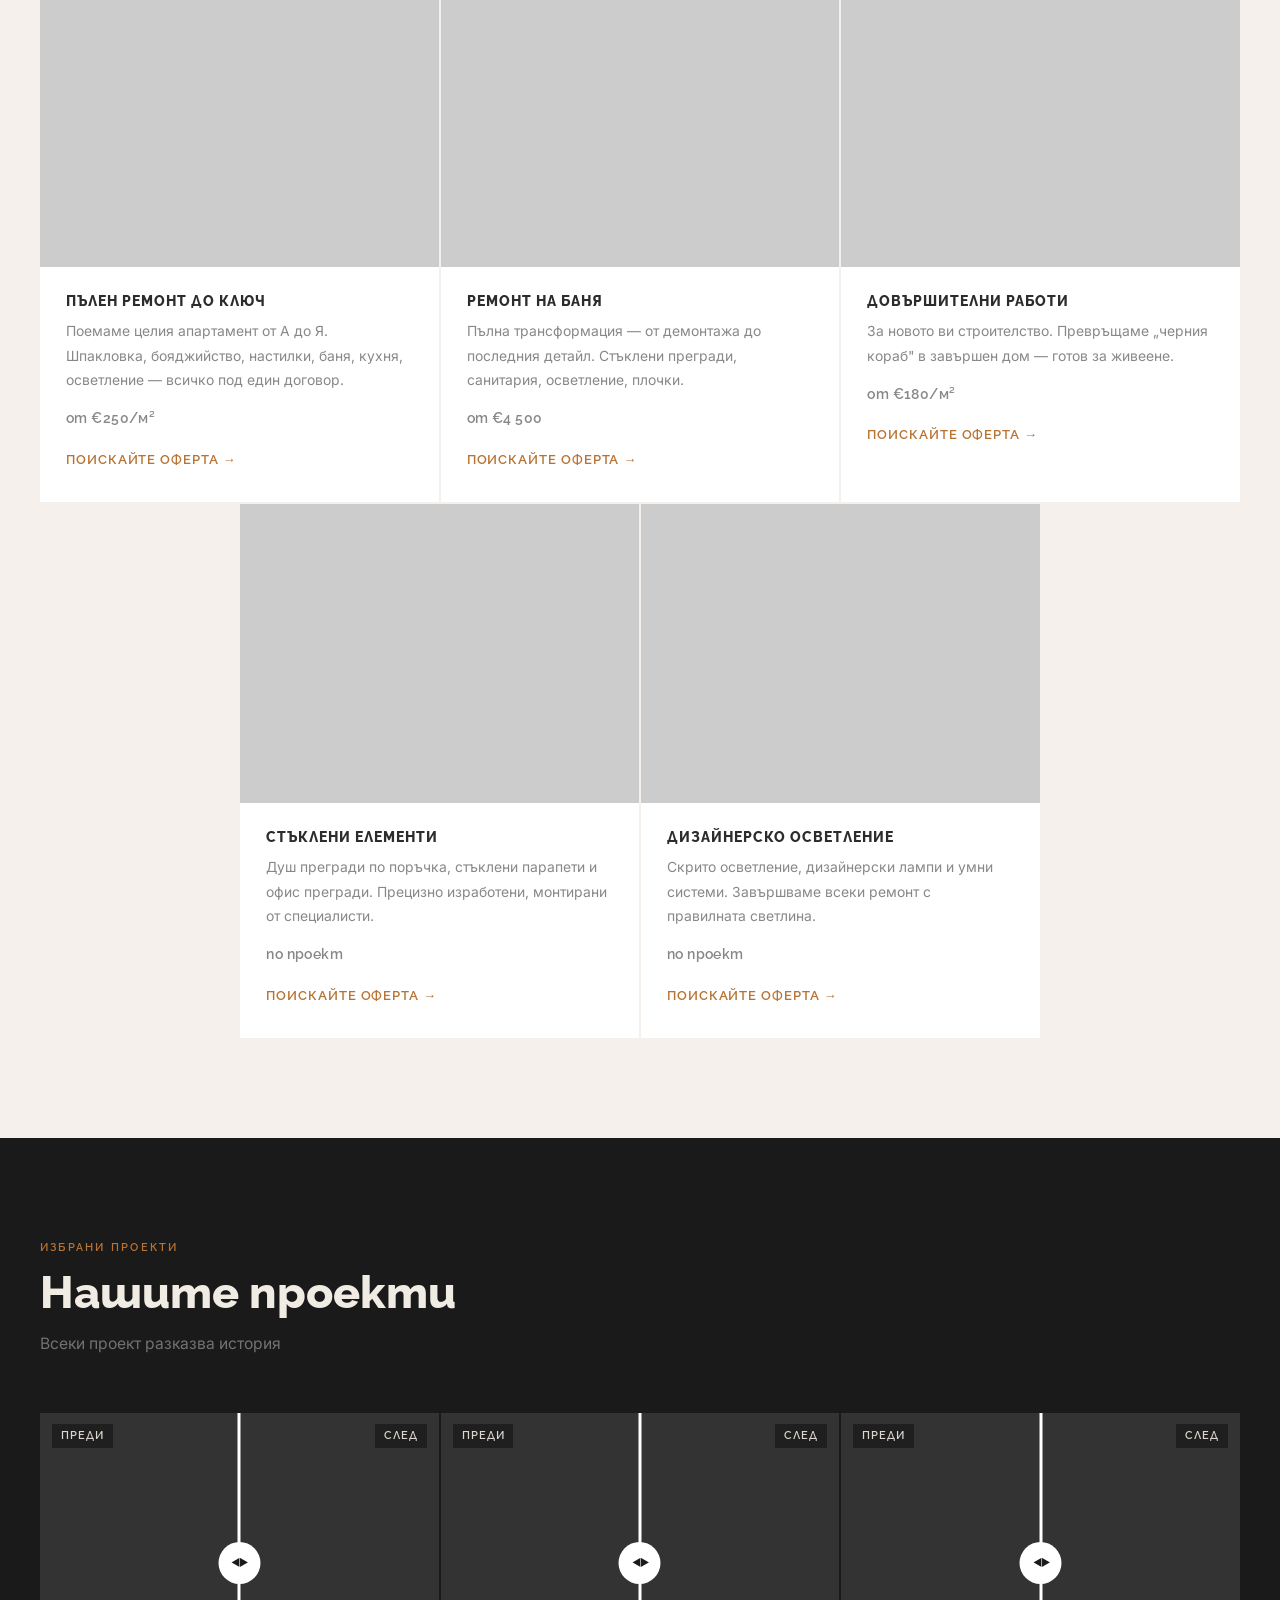
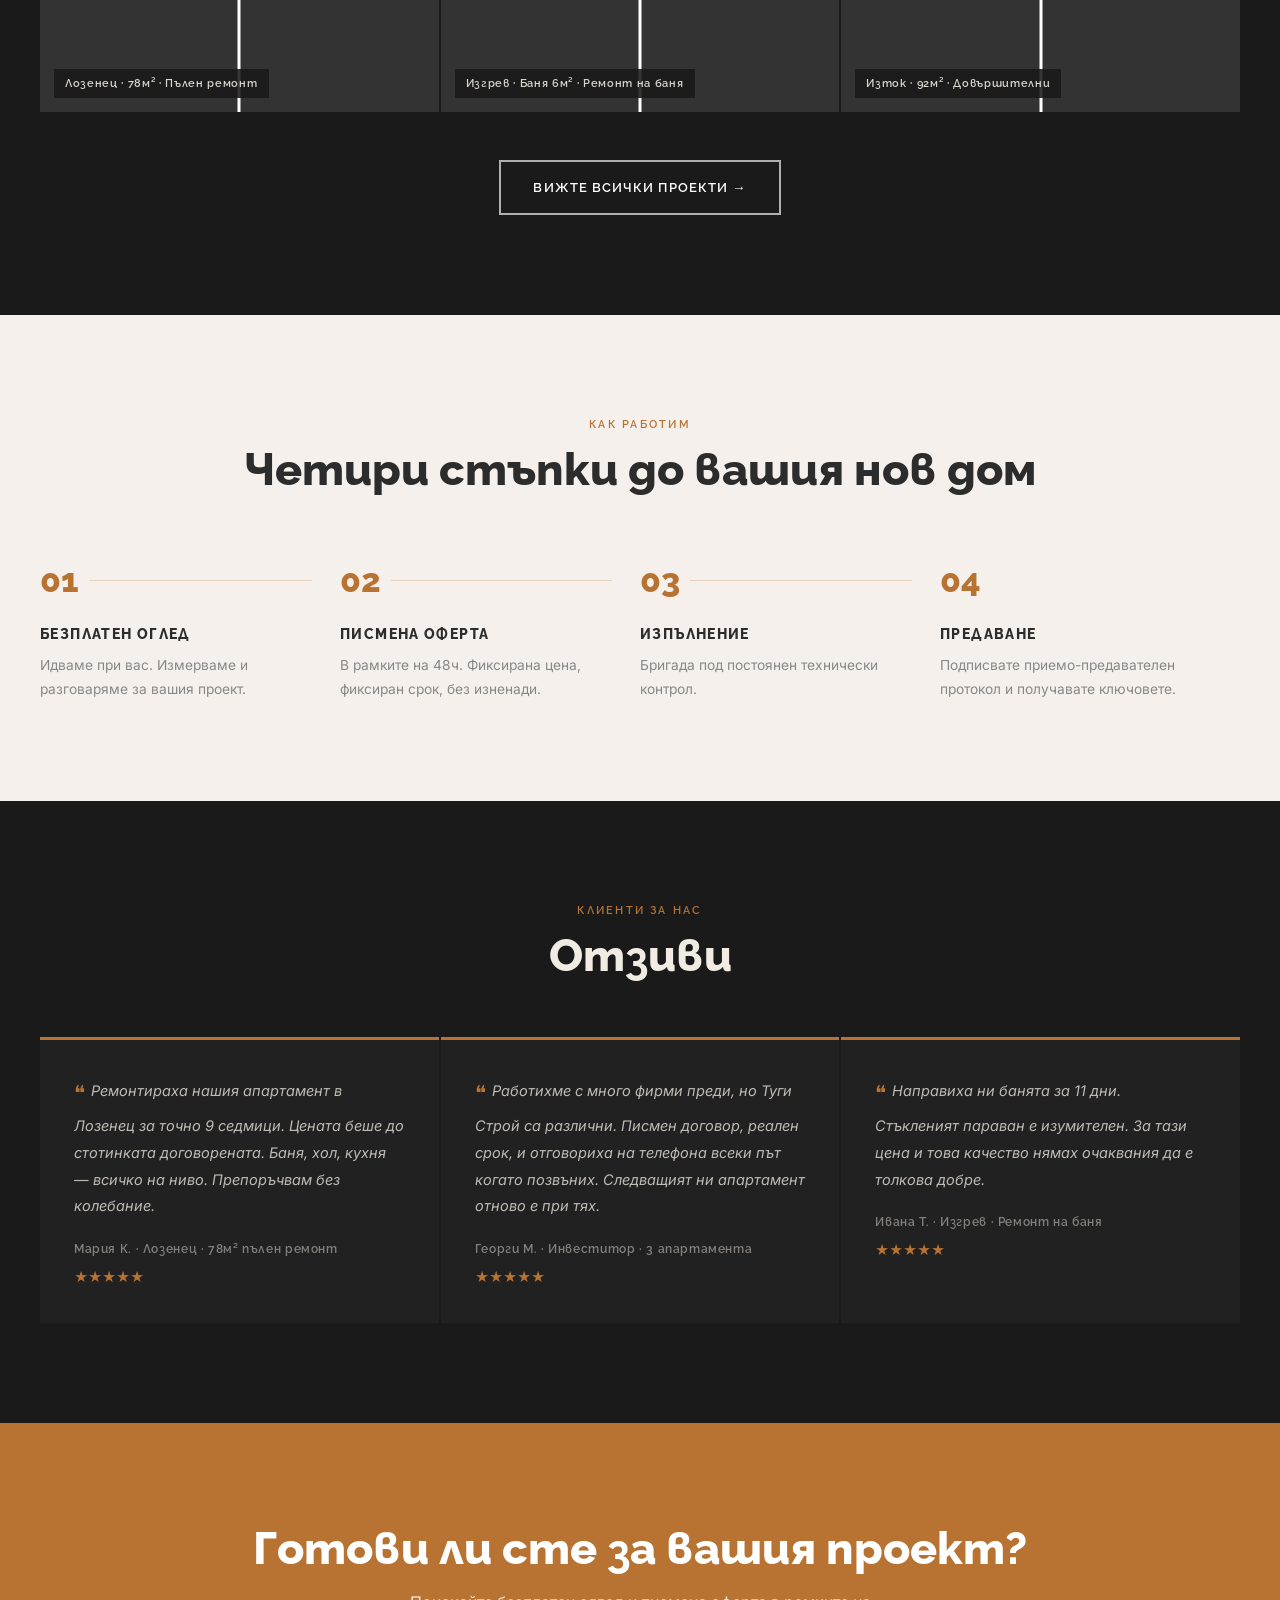
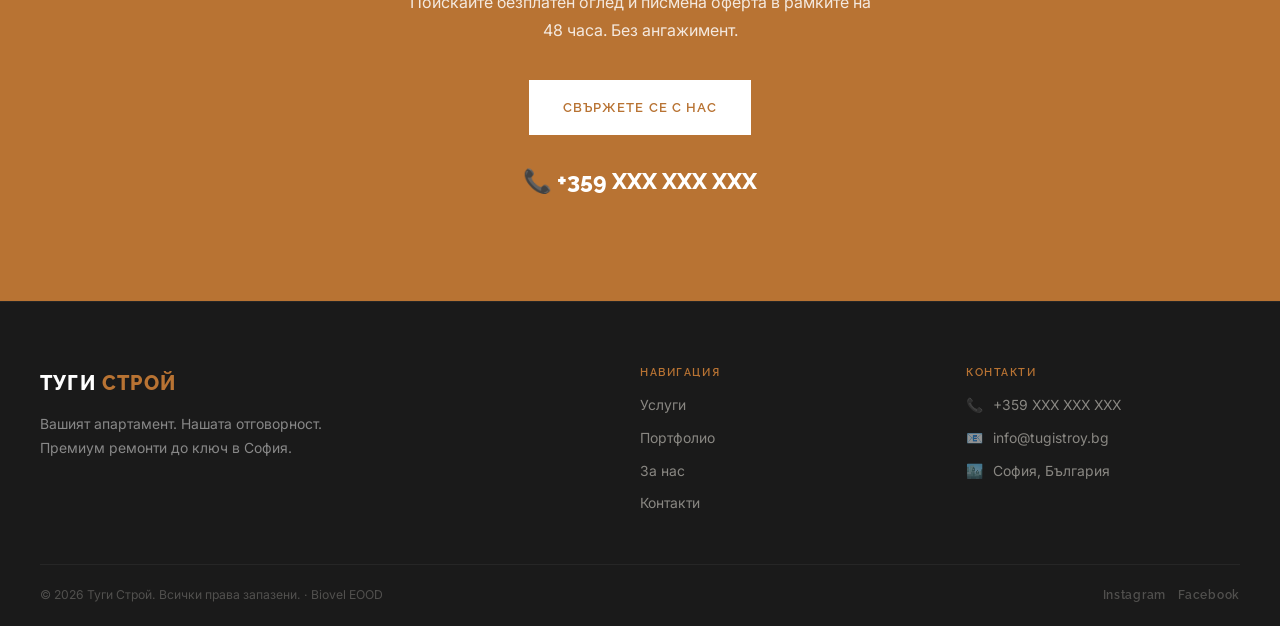
==== commit 592ffaf4: "Build complete ТУГИ СТРОЙ premium renovation website 5-page static HTML/CSS site: Home, Services, Po" ====
--- a/index.html
+++ b/index.html
@@ -3,404 +3,297 @@
 <head>
   <meta charset="UTF-8">
   <meta name="viewport" content="width=device-width, initial-scale=1.0">
-  <title>Clean&amp;Go – Професионално химическо чистене и текстилни услуги</title>
-  <meta name="description" content="Професионално химическо чистене, пране, гладене и боядисване на текстил в София. С над 15 години опит. Услуга от врата до врата за поръчки над 25 евро.">
-  <meta name="author" content="Clean&Go">
-  <meta name="keywords" content="химическо чистене, химическо чистене софия, пране, гладене, боядисване, текстил, Clean&Go, cleango">
-  <link rel="icon" href="./favicon.ico?v=3" sizes="any">
-  <link rel="shortcut icon" href="./favicon.ico?v=3">
-  <link rel="icon" type="image/png" sizes="48x48" href="./favicon-48x48.png?v=3">
-  <link rel="icon" type="image/png" sizes="64x64" href="./favicon.png?v=3">
-  <link rel="apple-touch-icon" sizes="180x180" href="./apple-touch-icon.png?v=3">
-  <link rel="canonical" href="https://cleango.bg">
+  <title>Ремонти до ключ в София | Туги Строй</title>
+  <meta name="description" content="Премиум ремонти на апартаменти в София. Пълен ремонт, баня, довършителни. Фиксирана цена, фиксиран срок, писмен договор. Обадете се за безплатен оглед.">
+  <link rel="canonical" href="https://tugistroy.bg">
+  <meta property="og:title" content="Ремонти до ключ в София | Туги Строй">
+  <meta property="og:description" content="Премиум ремонти на апартаменти в София. Фиксирана цена, фиксиран срок, писмен договор.">
   <meta property="og:type" content="website">
-  <meta property="og:title" content="Clean&amp;Go – Професионално химическо чистене и текстилни услуги">
-  <meta property="og:description" content="Професионално химическо чистене, пране, гладене и боядисване на текстил в София. С над 15 години опит. Услуга от врата до врата.">
-  <meta property="og:url" content="https://cleango.bg">
-  <meta property="og:image" content="https://cleango.bg/assets/hero-bg.jpg">
-  <meta name="twitter:card" content="summary_large_image">
-  <meta name="twitter:title" content="Clean&amp;Go – Професионално химическо чистене и текстилни услуги">
-  <meta name="twitter:description" content="Професионално химическо чистене, пране, гладене и боядисване на текстил в София. С над 15 години опит.">
-  <meta name="twitter:image" content="https://cleango.bg/assets/hero-bg.jpg">
+  <link rel="preconnect" href="https://fonts.googleapis.com">
+  <link rel="preconnect" href="https://fonts.gstatic.com" crossorigin>
+  <link href="https://fonts.googleapis.com/css2?family=Raleway:wght@600;800&family=Inter:wght@400;500&display=swap" rel="stylesheet">
   <link rel="stylesheet" href="./style.css">
-  <script type="application/ld+json">
-  {
-    "@context": "https://schema.org",
-    "@type": "DryCleaningOrLaundry",
-    "name": "Clean&Go",
-    "url": "https://cleango.bg",
-    "logo": "https://cleango.bg/assets/logo.png",
-    "image": "https://cleango.bg/assets/hero-bg.jpg",
-    "description": "Професионално химическо чистене, пране, гладене и боядисване на текстил в София. Услуга от врата до врата за поръчки над 25 евро.",
-    "telephone": "+359888597733",
-    "email": "cleango@abv.bg",
-    "address": {
-      "@type": "PostalAddress",
-      "streetAddress": "ул. Стара Слатинска 2",
-      "addressLocality": "София",
-      "addressCountry": "BG"
-    },
-    "geo": {
-      "@type": "GeoCoordinates",
-      "latitude": 42.6833,
-      "longitude": 23.3453
-    },
-    "aggregateRating": {
-      "@type": "AggregateRating",
-      "ratingValue": "4.2",
-      "reviewCount": "19"
-    },
-    "priceRange": "€€",
-    "openingHoursSpecification": [
-      {
-        "@type": "OpeningHoursSpecification",
-        "dayOfWeek": ["Monday","Tuesday","Wednesday","Thursday","Friday"],
-        "opens": "07:00",
-        "closes": "18:30"
-      },
-      {
-        "@type": "OpeningHoursSpecification",
-        "dayOfWeek": "Saturday",
-        "opens": "07:00",
-        "closes": "13:00"
-      },
-      {
-        "@type": "OpeningHoursSpecification",
-        "dayOfWeek": "Sunday",
-        "opens": "07:00",
-        "closes": "12:00"
-      }
-    ],
-    "hasOfferCatalog": {
-      "@type": "OfferCatalog",
-      "name": "Услуги",
-      "itemListElement": [
-        {"@type": "Offer", "itemOffered": {"@type": "Service", "name": "Химическо чистене"}},
-        {"@type": "Offer", "itemOffered": {"@type": "Service", "name": "Индивидуално пране"}},
-        {"@type": "Offer", "itemOffered": {"@type": "Service", "name": "Професионално гладене"}},
-        {"@type": "Offer", "itemOffered": {"@type": "Service", "name": "Боядисване на текстил"}},
-        {"@type": "Offer", "itemOffered": {"@type": "Service", "name": "Химическо чистене на завеси и пердета"}},
-        {"@type": "Offer", "itemOffered": {"@type": "Service", "name": "Услуга от врата до врата"}}
-      ]
-    },
-    "sameAs": [
-      "https://www.facebook.com/dostavka.CleanGo/"
-    ]
-  }
-  </script>
 </head>
 <body>
 
-  <!-- HEADER -->
-  <header class="site-header">
-    <div class="container header-inner">
-      <a href="./index.html"><img src="./assets/logo.png" alt="Clean&amp;Go лого" class="header-logo"></a>
-
-      <!-- Desktop nav -->
-      <nav class="nav-desktop">
-        <a href="#services">Услуги</a>
-        <a href="#business">Бизнес</a>
-        <a href="#why-us">Защо нас</a>
-        <a href="#about">За нас</a>
-        <a href="#contact">Контакт</a>
-        <a href="./pricing.html" class="btn btn-green">Ценоразпис</a>
-      </nav>
-
-      <!-- Desktop actions -->
-      <div class="header-actions">
-        <button class="btn btn-accent" onclick="document.getElementById('contact').scrollIntoView({behavior:'smooth'})">Поискайте оферта</button>
-        <a href="tel:+359888597733" class="btn btn-outline-green">📞 Обадете се</a>
-        <a href="https://www.facebook.com/dostavka.CleanGo/" target="_blank" rel="noopener noreferrer" class="fb-circle" aria-label="Facebook">
-          <svg width="16" height="16" viewBox="0 0 24 24" fill="currentColor"><path d="M18 2h-3a5 5 0 00-5 5v3H7v4h3v8h4v-8h3l1-4h-4V7a1 1 0 011-1h3z"/></svg>
-        </a>
-      </div>
-
-      <!-- Mobile actions -->
-      <div class="mobile-actions">
-        <a href="https://www.facebook.com/dostavka.CleanGo/" target="_blank" rel="noopener noreferrer" class="fb-circle" aria-label="Facebook">
-          <svg width="14" height="14" viewBox="0 0 24 24" fill="currentColor"><path d="M18 2h-3a5 5 0 00-5 5v3H7v4h3v8h4v-8h3l1-4h-4V7a1 1 0 011-1h3z"/></svg>
-        </a>
-        <a href="tel:+359888597733" class="btn btn-outline-green">📞</a>
-        <button class="btn btn-accent" onclick="document.getElementById('contact').scrollIntoView({behavior:'smooth'})">Оферта</button>
-        <a href="./pricing.html" class="btn btn-green" style="font-size:0.75rem;padding:0.375rem 0.75rem;">Ценоразпис</a>
-        <button class="hamburger" onclick="document.getElementById('mobileMenu').classList.toggle('open')" aria-label="Меню">
-          <svg width="24" height="24" viewBox="0 0 24 24" fill="none" stroke="currentColor" stroke-width="2"><line x1="3" y1="6" x2="21" y2="6"/><line x1="3" y1="12" x2="21" y2="12"/><line x1="3" y1="18" x2="21" y2="18"/></svg>
-        </button>
-      </div>
-    </div>
-
-    <!-- Mobile menu -->
-    <nav id="mobileMenu" class="mobile-menu">
-      <a href="#services" onclick="document.getElementById('mobileMenu').classList.remove('open')">Услуги</a>
-      <a href="#business" onclick="document.getElementById('mobileMenu').classList.remove('open')">Бизнес</a>
-      <a href="#why-us" onclick="document.getElementById('mobileMenu').classList.remove('open')">Защо нас</a>
-      <a href="#about" onclick="document.getElementById('mobileMenu').classList.remove('open')">За нас</a>
-      <a href="#contact" onclick="document.getElementById('mobileMenu').classList.remove('open')">Контакт</a>
+<!-- ═══ HEADER ═══ -->
+<header class="site-header">
+  <div class="header-inner">
+    <a href="index.html" class="logo">ТУГИ <span>СТРОЙ</span></a>
+    <nav class="main-nav">
+      <a href="services.html">Услуги</a>
+      <a href="portfolio.html">Портфолио</a>
+      <a href="about.html">За нас</a>
+      <a href="contact.html">Контакти</a>
     </nav>
-  </header>
-
-  <!-- HERO -->
-  <section class="hero" style="background-image: url('./assets/hero-bg.jpg')">
-    <div class="hero-overlay"></div>
-    <div class="hero-content">
-      <h1>Химическо чистене<br><span class="blue">CLEAN</span><span class="green">&amp;GO</span></h1>
-      <p>Надежден партньор за почистване на текстил за индивидуални и <strong>бизнес</strong> клиенти в София.</p>
-    </div>
-  </section>
-
-  <!-- SERVICES -->
-  <section id="services" class="section section-secondary">
-    <div class="container">
-      <div class="text-center mb-14">
-        <p class="section-label">Нашите услуги</p>
-      </div>
-      <div class="services-grid">
-
-        <div class="service-card">
-          <div class="service-icon">
-            <svg width="24" height="24" viewBox="0 0 24 24" fill="none" stroke="currentColor" stroke-width="2" stroke-linecap="round" stroke-linejoin="round"><path d="M20.38 3.46 16 2 12 4 8 2 3.62 3.46a2 2 0 0 0-1.34 2.23l.58 3.47a1 1 0 0 0 .99.84H6v10c0 1.1.9 2 2 2h8a2 2 0 0 0 2-2V10h2.15a1 1 0 0 0 .99-.84l.58-3.47a2 2 0 0 0-1.34-2.23z"/></svg>
-          </div>
-          <h3>Химическо чистене</h3>
-          <p>Професионална грижа за вашите дрехи с висококачествени разтворители, които запазват качеството на тъканите.</p>
-        </div>
-
-        <div class="service-card highlighted">
-          <div class="service-icon">
-            <svg width="24" height="24" viewBox="0 0 24 24" fill="none" stroke="currentColor" stroke-width="2" stroke-linecap="round" stroke-linejoin="round"><path d="M19 21V5a2 2 0 00-2-2H7a2 2 0 00-2 2v16m14 0h2m-2 0h-5m-9 0H3m2 0h5M9 7h1m-1 4h1m4-4h1m-1 4h1m-5 10v-5a1 1 0 011-1h2a1 1 0 011 1v5m-4 0h4"/></svg>
-          </div>
-          <h3>От врата до врата</h3>
-          <p>Удобна услуга с вземане и доставка до вашия адрес за поръчка над 25 €</p>
-        </div>
-
-        <div class="service-card">
-          <div class="service-icon">
-            <svg width="24" height="24" viewBox="0 0 24 24" fill="none" stroke="currentColor" stroke-width="2" stroke-linecap="round" stroke-linejoin="round"><path d="m12 3-1.912 5.813a2 2 0 0 1-1.275 1.275L3 12l5.813 1.912a2 2 0 0 1 1.275 1.275L12 21l1.912-5.813a2 2 0 0 1 1.275-1.275L21 12l-5.813-1.912a2 2 0 0 1-1.275-1.275L12 3Z"/><path d="M5 3v4"/><path d="M19 17v4"/><path d="M3 5h4"/><path d="M17 19h4"/></svg>
-          </div>
-          <h3>Сезонни промоции</h3>
-          <p>Възползвайте се от специалните ни сезонни промоции за химическо чистене на палта, якета, одеяла и други сезонни артикули. Актуалните промоции са видими на нашата Facebook страница.</p>
-          <a href="https://www.facebook.com/dostavka.CleanGo/" target="_blank" rel="noopener noreferrer" class="fb-link">
-            <svg width="16" height="16" viewBox="0 0 24 24" fill="currentColor"><path d="M18 2h-3a5 5 0 00-5 5v3H7v4h3v8h4v-8h3l1-4h-4V7a1 1 0 011-1h3z"/></svg>
-            Вижте актуалните промоции
-          </a>
-        </div>
-
-        <div class="service-card">
-          <div class="service-icon">
-            <svg width="24" height="24" viewBox="0 0 24 24" fill="none" stroke="currentColor" stroke-width="2" stroke-linecap="round" stroke-linejoin="round"><path d="M19 21v-2a4 4 0 00-4-4H9a4 4 0 00-4 4v2"/><circle cx="12" cy="7" r="4"/></svg>
-          </div>
-          <h3>Пране</h3>
-          <p>Лично пране с удобни опции за вземане и внимателно отношение към всяка дреха.</p>
-        </div>
-
-        <div class="service-card">
-          <div class="service-icon">
-            <svg width="24" height="24" viewBox="0 0 24 24" fill="none" stroke="currentColor" stroke-width="2" stroke-linecap="round" stroke-linejoin="round"><path d="M9 12l2 2 4-4"/><path d="M21 12a9 9 0 11-18 0 9 9 0 0118 0z"/></svg>
-          </div>
-          <h3>Професионално гладене</h3>
-          <p>Прецизно гладене на всякакви видове тъкани с професионално оборудване за безупречен вид на дрехите ви.</p>
-        </div>
-
-        <div class="service-card">
-          <div class="service-icon">
-            <svg width="24" height="24" viewBox="0 0 24 24" fill="none" stroke="currentColor" stroke-width="2" stroke-linecap="round" stroke-linejoin="round"><path d="m11 17 2 2a1 1 0 103-3"/><path d="m14 14 2.5 2.5a1 1 0 103-3l-3.88-3.88a3 3 0 00-4.24 0l-.88.88a1 1 0 103 3l.88-.88a1 1 0 011.42 0z"/><path d="m20 2-2 2"/><path d="M11.7 12.3a1 1 0 10-3 3"/><path d="m18 8-2-2"/><path d="m17 11-5-5"/></svg>
-          </div>
-          <h3>Професионално боядисване</h3>
-          <p>Възстановяване и обновяване на цвета на текстилни изделия с професионални бои и технологии за дълготраен резултат.</p>
-        </div>
-
-      </div>
-    </div>
-  </section>
-
-  <!-- BUSINESS -->
-  <section id="business" class="section">
-    <div class="container">
-      <div class="business-grid">
-        <div class="business-text" style="text-align:center">
-          <p class="section-label">За бизнеса</p>
-          <h2 class="section-title"></h2>
-          <p>Помагаме на бизнеса да поддържа най-високите стандарти на чистота и професионализъм. Нашите услуги са надеждни, ефективни и съобразени с нуждите на нашите клиенти.</p>
-          <ul class="bullets">
-            <li><svg width="20" height="20" viewBox="0 0 24 24" fill="none" stroke="currentColor" stroke-width="2"><path d="M9 12l2 2 4-4"/><circle cx="12" cy="12" r="10"/></svg> Надеждно седмично обслужване</li>
-            <li><svg width="20" height="20" viewBox="0 0 24 24" fill="none" stroke="currentColor" stroke-width="2"><path d="M9 12l2 2 4-4"/><circle cx="12" cy="12" r="10"/></svg> Бързи срокове за изпълнение</li>
-            <li><svg width="20" height="20" viewBox="0 0 24 24" fill="none" stroke="currentColor" stroke-width="2"><path d="M9 12l2 2 4-4"/><circle cx="12" cy="12" r="10"/></svg> Професионални стандарти за качество</li>
-            <li><svg width="20" height="20" viewBox="0 0 24 24" fill="none" stroke="currentColor" stroke-width="2"><path d="M9 12l2 2 4-4"/><circle cx="12" cy="12" r="10"/></svg> Гъвкави планове за обслужване</li>
-            <li><svg width="20" height="20" viewBox="0 0 24 24" fill="none" stroke="currentColor" stroke-width="2"><path d="M9 12l2 2 4-4"/><circle cx="12" cy="12" r="10"/></svg> Подход за дългосрочно партньорство</li>
-          </ul>
-          <button class="btn btn-accent btn-lg" onclick="document.getElementById('contact').scrollIntoView({behavior:'smooth'})">Заявете бизнес услуга ›</button>
-        </div>
-        <div class="business-img" style="order:-1">
-          <img src="./assets/business-photo.jpg" alt="Професионално химическо чистене - ризи на закачалки в ателие Clean&amp;Go" width="800" height="600">
-        </div>
-      </div>
-    </div>
-  </section>
-
-  <!-- ABOUT -->
-  <section id="about" class="section section-secondary">
-    <div class="container">
-      <div class="about-flex">
-        <img src="./assets/logo.png" alt="Clean&amp;Go" class="about-logo">
-        <div class="about-text" style="text-align:center">
-          <p class="section-label">За нас</p>
-          <h2 class="section-title"></h2>
-          <p>Знаем как да се грижим за текстила — с над 15 години опит в София разполагаме с професионално оборудване за химическо чистене, пране, сушене и гладене на всякакъв вид материя, от деликатни дрехи до по-обемни текстили, които изискват специален подход.</p>
-          <p>Работим и с бизнес клиенти, които имат нужда от редовно обслужване. Предлагаме гъвкавост, точност и последователно качество при всяка поръчка.</p>
-        </div>
-      </div>
-    </div>
-  </section>
-
-  <!-- WHY US -->
-  <section id="why-us" class="section">
-    <div class="container">
-      <div class="text-center mb-14">
-        <p class="section-label">Защо нас</p>
-      </div>
-      <div class="trust-grid">
-
-        <div class="trust-item">
-          <div class="trust-icon">
-            <svg width="24" height="24" viewBox="0 0 24 24" fill="none" stroke="currentColor" stroke-width="2" stroke-linecap="round" stroke-linejoin="round"><path d="M14.7 6.3a1 1 0 000 1.4l1.6 1.6a1 1 0 001.4 0l3.77-3.77a6 6 0 01-7.94 7.94l-6.91 6.91a2.12 2.12 0 01-3-3l6.91-6.91a6 6 0 017.94-7.94l-3.76 3.76z"/></svg>
-          </div>
-          <h3>Професионално оборудване</h3>
-          <p>Съвременни машини и екологични почистващи разтвори.</p>
-        </div>
-
-        <div class="trust-item">
-          <div class="trust-icon">
-            <svg width="24" height="24" viewBox="0 0 24 24" fill="none" stroke="currentColor" stroke-width="2" stroke-linecap="round" stroke-linejoin="round"><path d="M16 21v-2a4 4 0 00-4-4H6a4 4 0 00-4 4v2"/><circle cx="9" cy="7" r="4"/><path d="M22 21v-2a4 4 0 00-3-3.87"/><path d="M16 3.13a4 4 0 010 7.75"/></svg>
-          </div>
-          <h3>Опитен екип</h3>
-          <p>Квалифицирани специалисти с дългогодишен опит в грижата за текстил.</p>
-        </div>
-
-        <div class="trust-item">
-          <div class="trust-icon">
-            <svg width="24" height="24" viewBox="0 0 24 24" fill="none" stroke="currentColor" stroke-width="2" stroke-linecap="round" stroke-linejoin="round"><path d="M12 22s8-4 8-10V5l-8-3-8 3v7c0 6 8 10 8 10z"/></svg>
-          </div>
-          <h3>Надеждна услуга</h3>
-          <p>Последователно и навременно обслужване, на което винаги можете да разчитате.</p>
-        </div>
-
-        <div class="trust-item">
-          <div class="trust-icon">
-            <svg width="24" height="24" viewBox="0 0 24 24" fill="none" stroke="currentColor" stroke-width="2" stroke-linecap="round" stroke-linejoin="round"><path d="m12 3-1.912 5.813a2 2 0 0 1-1.275 1.275L3 12l5.813 1.912a2 2 0 0 1 1.275 1.275L12 21l1.912-5.813a2 2 0 0 1 1.275-1.275L21 12l-5.813-1.912a2 2 0 0 1-1.275-1.275L12 3Z"/></svg>
-          </div>
-          <h3>Хигиенни стандарти</h3>
-          <p>Строг контрол на качеството и протоколи за дезинфекция.</p>
-        </div>
-
-        <div class="trust-item">
-          <div class="trust-icon">
-            <svg width="24" height="24" viewBox="0 0 24 24" fill="none" stroke="currentColor" stroke-width="2" stroke-linecap="round" stroke-linejoin="round"><path d="M3 11h3a2 2 0 012 2v3a2 2 0 01-2 2H5a2 2 0 01-2-2v-5zm0 0a9 9 0 0118 0m0 0v5a2 2 0 01-2 2h-1a2 2 0 01-2-2v-3a2 2 0 012-2h3z"/></svg>
-          </div>
-          <h3>Обслужване на клиенти</h3>
-          <p>Отзивчива поддръжка и гъвкаво обслужване, съобразено с нуждите на нашите клиенти.</p>
-        </div>
-
-      </div>
-    </div>
-  </section>
-
-  <!-- CONTACT -->
-  <section id="contact" class="section section-secondary">
-    <div class="container">
-      <div class="text-center mb-14">
-        <p class="section-label">Свържете се с нас</p>
-        <h2 class="section-title"></h2>
-        <p class="section-subtitle mx-auto">Свържете се с нас днес, за да поискате оферта или да насрочите услуга.</p>
-      </div>
-      <div class="contact-grid">
-
-        <form class="contact-form" id="contactForm" name="contact" method="POST" data-netlify="true" netlify-honeypot="bot-field">
-          <input type="hidden" name="form-name" value="contact">
-          <p style="display:none"><input name="bot-field"></p>
-          <input type="text" name="name" placeholder="Вашето име" required>
-          <input type="tel" name="phone" placeholder="Телефонен номер">
-          <textarea name="message" placeholder="Разкажете ни за вашите нужди..." rows="5" required></textarea>
-          <button type="submit" class="btn btn-accent btn-lg" style="width:100%">Изпратете заявка</button>
-        </form>
-
-        <div class="form-success" id="formSuccess">
-          <h3>Заявката е изпратена!</h3>
-          <p>Ще се свържем с вас в рамките на 24 часа.</p>
-        </div>
-
-        <div class="contact-info">
-          <div class="contact-row">
-            <svg width="20" height="20" viewBox="0 0 24 24" fill="none" stroke="currentColor" stroke-width="2"><path d="M22 16.92v3a2 2 0 01-2.18 2 19.79 19.79 0 01-8.63-3.07 19.5 19.5 0 01-6-6 19.79 19.79 0 01-3.07-8.67A2 2 0 014.11 2h3a2 2 0 012 1.72c.127.96.361 1.903.7 2.81a2 2 0 01-.45 2.11L8.09 9.91a16 16 0 006 6l1.27-1.27a2 2 0 012.11-.45c.907.339 1.85.573 2.81.7A2 2 0 0122 16.92z"/></svg>
-            <div>
-              <strong>Телефон</strong>
-              <a href="tel:+359888597733">+359 888 597 733</a>
-            </div>
-          </div>
-          <div class="contact-row">
-            <svg width="20" height="20" viewBox="0 0 24 24" fill="none" stroke="currentColor" stroke-width="2"><path d="M4 4h16c1.1 0 2 .9 2 2v12c0 1.1-.9 2-2 2H4c-1.1 0-2-.9-2-2V6c0-1.1.9-2 2-2z"/><polyline points="22,6 12,13 2,6"/></svg>
-            <div>
-              <strong>Имейл</strong>
-              <a href="mailto:cleango@abv.bg">cleango@abv.bg</a>
-            </div>
-          </div>
-          <div class="contact-row">
-            <svg width="20" height="20" viewBox="0 0 24 24" fill="none" stroke="currentColor" stroke-width="2"><path d="M21 10c0 7-9 13-9 13s-9-6-9-13a9 9 0 0118 0z"/><circle cx="12" cy="10" r="3"/></svg>
-            <div>
-              <strong>Адрес</strong>
-              <span>ул. Стара Слатинска 2, София, България</span>
-            </div>
-          </div>
-          <div class="contact-row">
-            <svg width="20" height="20" viewBox="0 0 24 24" fill="none" stroke="currentColor" stroke-width="2"><circle cx="12" cy="12" r="10"/><polyline points="12 6 12 12 16 14"/></svg>
-            <div>
-              <strong>Работно време</strong>
-              <span>Пон - Пет: 07:00 - 18:30</span><br>
-              <span>Съб: 07:00 - 13:00</span><br>
-              <span>Нед: 07:00 - 12:00</span>
-            </div>
-          </div>
-        </div>
-
-      </div>
-    </div>
-  </section>
-
-  <!-- FOOTER -->
-  <footer class="site-footer">
-    <div class="container">
-      <div class="footer-grid">
-        <div>
-          <img src="./assets/logo.png" alt="Clean&amp;Go" class="footer-logo">
-          <p class="footer-desc">Професионално химическо чистене и текстилни услуги в София с над 15 години опит.</p>
-        </div>
-        <div>
-          <p class="footer-heading">Бързи връзки</p>
-          <div class="footer-links">
-            <a href="#services">Услуги</a>
-            <a href="#business">Бизнес</a>
-            <a href="#why-us">Защо нас</a>
-            <a href="#about">За нас</a>
-            <a href="#contact">Контакт</a>
-            <a href="./pricing.html">Ценоразпис</a>
-          </div>
-        </div>
-        <div>
-          <p class="footer-heading">Контакти</p>
-          <div class="footer-links">
-            <a href="tel:+359888597733">+359 888 597 733</a>
-            <a href="mailto:cleango@abv.bg">cleango@abv.bg</a>
-            <a href="https://www.facebook.com/dostavka.CleanGo/" target="_blank" rel="noopener noreferrer">Facebook</a>
-          </div>
-        </div>
-        <div>
-          <p class="footer-heading">Адрес</p>
-          <p class="footer-desc" style="margin-top:0">ул. Стара Слатинска 2<br>София, България</p>
-        </div>
-      </div>
-      <div class="footer-bottom">
-        <p>&copy; 2025 Clean&amp;Go. Всички права запазени.</p>
-      </div>
-    </div>
-  </footer>
-
+    <div class="header-right">
+      <a href="tel:+359000000000" class="header-tel">+359 XXX XXX XXX</a>
+      <a href="contact.html" class="btn btn-primary h-cta">Безплатен оглед</a>
+      <button class="hamburger" aria-label="Меню">
+        <span></span><span></span><span></span>
+      </button>
+    </div>
+  </div>
+  <nav class="mobile-menu">
+    <a href="services.html">Услуги</a>
+    <a href="portfolio.html">Портфолио</a>
+    <a href="about.html">За нас</a>
+    <a href="contact.html">Контакти</a>
+    <a href="tel:+359000000000" class="m-tel">📞 +359 XXX XXX XXX</a>
+  </nav>
+</header>
+
+<!-- ═══ HERO ═══ -->
+<section class="hero">
+  <div class="hero-bg"></div>
+  <div class="hero-overlay"></div>
+  <div class="hero-content">
+    <span class="label">СОФИЯ · ПРЕМИУМ РЕМОНТИ</span>
+    <h1>Вашият апартамент.<br>Нашата отговорност.</h1>
+    <p class="hero-sub">Пълни ремонти до ключ. Фиксирана цена. Фиксиран срок. Работим в Лозенец, Изгрев, Изток, Бояна и цяла София.</p>
+    <div class="hero-btns">
+      <a href="contact.html" class="btn btn-primary">Поискайте безплатен оглед</a>
+      <a href="portfolio.html" class="btn btn-outline">Вижте нашите проекти →</a>
+    </div>
+  </div>
+</section>
+
+<!-- ═══ TRUST PILLARS ═══ -->
+<section class="trust">
+  <div class="container">
+    <div class="trust-grid">
+      <div class="trust-item fi">
+        <div class="trust-icon">◈</div>
+        <h3>Фиксирана цена</h3>
+        <p>Договорената цена е крайната цена.<br>Без изненади.</p>
+      </div>
+      <div class="trust-item fi">
+        <div class="trust-icon">◷</div>
+        <h3>Фиксиран срок</h3>
+        <p>Знаете точно кога ще приключи.<br>Без неопределеност.</p>
+      </div>
+      <div class="trust-item fi">
+        <div class="trust-icon">◻</div>
+        <h3>Писмен договор</h3>
+        <p>Всичко е в черно и бяло,<br>преди да тръгне работата.</p>
+      </div>
+    </div>
+  </div>
+</section>
+
+<!-- ═══ SERVICES ═══ -->
+<section class="services-sec">
+  <div class="container">
+    <div class="sec-head">
+      <span class="label">Какво правим</span>
+      <h2>Нашите услуги</h2>
+      <p>Всичко от А до Я — един договор, един отговорник</p>
+    </div>
+    <div class="srv-grid">
+      <div class="srv-card fi">
+        <div class="srv-img" style="background-image:url('https://images.unsplash.com/photo-1600585154340-be6161a56a0c?auto=format&fit=crop&w=800&q=80')"></div>
+        <div class="srv-body">
+          <h3>Пълен ремонт до ключ</h3>
+          <p>Поемаме целия апартамент от А до Я. Шпакловка, бояджийство, настилки, баня, кухня, осветление — всичко под един договор.</p>
+          <p class="srv-price">от €250/м²</p>
+          <a href="services.html#full" class="link-copper">Поискайте оферта →</a>
+        </div>
+      </div>
+      <div class="srv-card fi">
+        <div class="srv-img" style="background-image:url('https://images.unsplash.com/photo-1552321554-5fefe8c9ef14?auto=format&fit=crop&w=800&q=80')"></div>
+        <div class="srv-body">
+          <h3>Ремонт на баня</h3>
+          <p>Пълна трансформация — от демонтажа до последния детайл. Стъклени прегради, санитария, осветление, плочки.</p>
+          <p class="srv-price">от €4 500</p>
+          <a href="services.html#bathroom" class="link-copper">Поискайте оферта →</a>
+        </div>
+      </div>
+      <div class="srv-card fi">
+        <div class="srv-img" style="background-image:url('https://images.unsplash.com/photo-1560185007-cde436f6a4d0?auto=format&fit=crop&w=800&q=80')"></div>
+        <div class="srv-body">
+          <h3>Довършителни работи</h3>
+          <p>За новото ви строителство. Превръщаме „черния кораб" в завършен дом — готов за живеене.</p>
+          <p class="srv-price">от €180/м²</p>
+          <a href="services.html#finishing" class="link-copper">Поискайте оферта →</a>
+        </div>
+      </div>
+      <div class="srv-card fi">
+        <div class="srv-img" style="background-image:url('https://images.unsplash.com/photo-1584622650111-993a426fbf0a?auto=format&fit=crop&w=800&q=80')"></div>
+        <div class="srv-body">
+          <h3>Стъклени елементи</h3>
+          <p>Душ прегради по поръчка, стъклени парапети и офис прегради. Прецизно изработени, монтирани от специалисти.</p>
+          <p class="srv-price">по проект</p>
+          <a href="services.html#glass" class="link-copper">Поискайте оферта →</a>
+        </div>
+      </div>
+      <div class="srv-card fi">
+        <div class="srv-img" style="background-image:url('https://images.unsplash.com/photo-1565538810643-b5bdb714032a?auto=format&fit=crop&w=800&q=80')"></div>
+        <div class="srv-body">
+          <h3>Дизайнерско осветление</h3>
+          <p>Скрито осветление, дизайнерски лампи и умни системи. Завършваме всеки ремонт с правилната светлина.</p>
+          <p class="srv-price">по проект</p>
+          <a href="services.html#lighting" class="link-copper">Поискайте оферта →</a>
+        </div>
+      </div>
+    </div>
+  </div>
+</section>
+
+<!-- ═══ PORTFOLIO PREVIEW ═══ -->
+<section class="portfolio-prev">
+  <div class="container">
+    <div class="sec-head on-dark">
+      <span class="label">Избрани проекти</span>
+      <h2>Нашите проекти</h2>
+      <p>Всеки проект разказва история</p>
+    </div>
+    <div class="proj-grid">
+      <div class="proj-card">
+        <div class="ba"
+          data-before="https://images.unsplash.com/photo-1583847268964-b28dc8f51f92?auto=format&fit=crop&w=800&q=80"
+          data-after="https://images.unsplash.com/photo-1600607687939-ce8a6c25118c?auto=format&fit=crop&w=800&q=80">
+          <div class="ba-before"></div>
+          <div class="ba-after"></div>
+          <div class="ba-line"><div class="ba-handle">◄►</div></div>
+          <div class="ba-tags"><span>Преди</span><span>След</span></div>
+          <input type="range" class="ba-range" min="0" max="100" value="50">
+        </div>
+        <div class="proj-badge">Лозенец · 78м² · Пълен ремонт</div>
+      </div>
+      <div class="proj-card">
+        <div class="ba"
+          data-before="https://images.unsplash.com/photo-1584622650111-993a426fbf0a?auto=format&fit=crop&w=800&q=80"
+          data-after="https://images.unsplash.com/photo-1552321554-5fefe8c9ef14?auto=format&fit=crop&w=800&q=80">
+          <div class="ba-before"></div>
+          <div class="ba-after"></div>
+          <div class="ba-line"><div class="ba-handle">◄►</div></div>
+          <div class="ba-tags"><span>Преди</span><span>След</span></div>
+          <input type="range" class="ba-range" min="0" max="100" value="50">
+        </div>
+        <div class="proj-badge">Изгрев · Баня 6м² · Ремонт на баня</div>
+      </div>
+      <div class="proj-card">
+        <div class="ba"
+          data-before="https://images.unsplash.com/photo-1416879595882-3373a0480b5b?auto=format&fit=crop&w=800&q=80"
+          data-after="https://images.unsplash.com/photo-1600210492493-0946911123ea?auto=format&fit=crop&w=800&q=80">
+          <div class="ba-before"></div>
+          <div class="ba-after"></div>
+          <div class="ba-line"><div class="ba-handle">◄►</div></div>
+          <div class="ba-tags"><span>Преди</span><span>След</span></div>
+          <input type="range" class="ba-range" min="0" max="100" value="50">
+        </div>
+        <div class="proj-badge">Изток · 92м² · Довършителни</div>
+      </div>
+    </div>
+    <div class="proj-cta">
+      <a href="portfolio.html" class="btn btn-outline">Вижте всички проекти →</a>
+    </div>
+  </div>
+</section>
+
+<!-- ═══ HOW WE WORK ═══ -->
+<section class="how-sec">
+  <div class="container">
+    <div class="sec-head center">
+      <span class="label">Как работим</span>
+      <h2>Четири стъпки до вашия нов дом</h2>
+    </div>
+    <div class="steps">
+      <div class="step fi">
+        <div class="step-num">01</div>
+        <h3>Безплатен оглед</h3>
+        <p>Идваме при вас. Измерваме и разговаряме за вашия проект.</p>
+      </div>
+      <div class="step fi">
+        <div class="step-num">02</div>
+        <h3>Писмена оферта</h3>
+        <p>В рамките на 48ч. Фиксирана цена, фиксиран срок, без изненади.</p>
+      </div>
+      <div class="step fi">
+        <div class="step-num">03</div>
+        <h3>Изпълнение</h3>
+        <p>Бригада под постоянен технически контрол.</p>
+      </div>
+      <div class="step fi">
+        <div class="step-num">04</div>
+        <h3>Предаване</h3>
+        <p>Подписвате приемо-предавателен протокол и получавате ключовете.</p>
+      </div>
+    </div>
+  </div>
+</section>
+
+<!-- ═══ TESTIMONIALS ═══ -->
+<section class="reviews">
+  <div class="container">
+    <div class="sec-head on-dark center">
+      <span class="label">Клиенти за нас</span>
+      <h2>Отзиви</h2>
+    </div>
+    <div class="reviews-grid">
+      <div class="review fi">
+        <p class="review-text">Ремонтираха нашия апартамент в Лозенец за точно 9 седмици. Цената беше до стотинката договорената. Баня, хол, кухня — всичко на ниво. Препоръчвам без колебание.</p>
+        <div class="review-author">Мария К. · Лозенец · 78м² пълен ремонт</div>
+        <div class="review-stars">★★★★★</div>
+      </div>
+      <div class="review fi">
+        <p class="review-text">Работихме с много фирми преди, но Туги Строй са различни. Писмен договор, реален срок, и отговориха на телефона всеки път когато позвъних. Следващият ни апартамент отново е при тях.</p>
+        <div class="review-author">Георги М. · Инвеститор · 3 апартамента</div>
+        <div class="review-stars">★★★★★</div>
+      </div>
+      <div class="review fi">
+        <p class="review-text">Направиха ни банята за 11 дни. Стъкленият параван е изумителен. За тази цена и това качество нямах очаквания да е толкова добре.</p>
+        <div class="review-author">Ивана Т. · Изгрев · Ремонт на баня</div>
+        <div class="review-stars">★★★★★</div>
+      </div>
+    </div>
+  </div>
+</section>
+
+<!-- ═══ FINAL CTA ═══ -->
+<section class="cta-band">
+  <div class="container">
+    <h2>Готови ли сте за вашия проект?</h2>
+    <p class="cta-sub">Поискайте безплатен оглед и писмена оферта в рамките на 48 часа. Без ангажимент.</p>
+    <a href="contact.html" class="btn btn-white">Свържете се с нас</a>
+    <p class="cta-phone"><a href="tel:+359000000000">📞 +359 XXX XXX XXX</a></p>
+  </div>
+</section>
+
+<!-- ═══ FOOTER ═══ -->
+<footer class="site-footer">
+  <div class="container">
+    <div class="footer-grid">
+      <div>
+        <div class="ft-logo">ТУГИ <span>СТРОЙ</span></div>
+        <p class="ft-tag">Вашият апартамент. Нашата отговорност.<br>Премиум ремонти до ключ в София.</p>
+      </div>
+      <div>
+        <h4>Навигация</h4>
+        <nav class="ft-nav">
+          <a href="services.html">Услуги</a>
+          <a href="portfolio.html">Портфолио</a>
+          <a href="about.html">За нас</a>
+          <a href="contact.html">Контакти</a>
+        </nav>
+      </div>
+      <div>
+        <h4>Контакти</h4>
+        <div class="ft-contact-row">📞 <a href="tel:+359000000000">+359 XXX XXX XXX</a></div>
+        <div class="ft-contact-row">📧 <a href="mailto:info@tugistroy.bg">info@tugistroy.bg</a></div>
+        <div class="ft-contact-row">🏙️ <span>София, България</span></div>
+      </div>
+    </div>
+    <div class="footer-bar">
+      <p>© 2026 Туги Строй. Всички права запазени. · Biovel EOOD</p>
+      <div class="ft-social">
+        <a href="#">Instagram</a>
+        <a href="#">Facebook</a>
+      </div>
+    </div>
+  </div>
+</footer>
+
+<script src="./script.js"></script>
 </body>
 </html>
--- a/style.css
+++ b/style.css
@@ -1,498 +1,407 @@
-/* ===== FONTS ===== */
-@import url('https://fonts.googleapis.com/css2?family=Comfortaa:wght@400;500;600;700&family=Cormorant+Garamond:wght@400;500;600;700&family=Sofia+Sans:wght@300;400;500;600;700&family=Space+Grotesk:wght@300;400;500;600;700&display=swap');
-
-/* ===== RESET & BASE ===== */
-*, *::before, *::after { box-sizing: border-box; margin: 0; padding: 0; }
+@import url('https://fonts.googleapis.com/css2?family=Raleway:wght@600;800&family=Inter:wght@400;500&display=swap');
 
 :root {
-  --bg: #ffffff;
-  --fg: #000000;
-  --secondary: #f5f5f5;
-  --muted: #595959;
-  --accent: #2e6eb5;
-  --accent-fg: #ffffff;
-  --green: #8DC63F;
-  --fb-blue: #1877F2;
-  --radius: 0px;
-  --font-body: 'Sofia Sans', 'Space Grotesk', sans-serif;
-  --font-heading: 'Cormorant Garamond', serif;
-  --font-hero: 'Comfortaa', cursive;
-}
-
+  --dark: #1A1A1A;
+  --ivory: #F5F0EB;
+  --copper: #B87333;
+  --text-on-dark: #F0EBE3;
+  --text-on-light: #2C2C2C;
+  --subtext: #888888;
+  --border: #E5E0D8;
+  --fh: 'Raleway', sans-serif;
+  --fb: 'Inter', sans-serif;
+  --mw: 1280px;
+}
+
+*, *::before, *::after { margin: 0; padding: 0; box-sizing: border-box; }
 html { scroll-behavior: smooth; }
-
-body {
-  font-family: var(--font-body);
-  background: var(--bg);
-  color: var(--fg);
-  line-height: 1.6;
-  -webkit-font-smoothing: antialiased;
-}
-
-h1, h2, h3, h4 { font-family: var(--font-heading); }
+body { font-family: var(--fb); font-size: 16px; line-height: 1.7; color: var(--text-on-light); background: #fff; -webkit-font-smoothing: antialiased; }
 img { max-width: 100%; height: auto; display: block; }
 a { text-decoration: none; color: inherit; }
 ul { list-style: none; }
 
-.container {
-  max-width: 1200px;
-  margin: 0 auto;
-  padding: 0 1rem;
-}
-
-/* ===== HEADER ===== */
+h1, h2, h3, h4 { font-family: var(--fh); font-weight: 800; line-height: 1.15; }
+h1 { font-size: clamp(2.4rem, 5vw, 4.8rem); }
+h2 { font-size: clamp(1.9rem, 3.5vw, 2.8rem); }
+h3 { font-size: clamp(1.05rem, 2vw, 1.3rem); }
+
+.label {
+  font-family: var(--fh); font-weight: 600;
+  font-size: 0.7rem; letter-spacing: 0.2em;
+  text-transform: uppercase; color: var(--copper);
+  display: block; margin-bottom: 10px;
+}
+
+.container { max-width: var(--mw); margin: 0 auto; padding: 0 40px; }
+
+/* ─── BUTTONS ─────────────────────── */
+.btn {
+  display: inline-block; padding: 14px 32px;
+  font-family: var(--fh); font-weight: 600; font-size: 0.84rem;
+  letter-spacing: 0.08em; text-transform: uppercase;
+  border-radius: 0; cursor: pointer; transition: all 0.2s;
+  border: 2px solid transparent; text-align: center; white-space: nowrap;
+}
+.btn-primary  { background: var(--copper); color: #fff; border-color: var(--copper); }
+.btn-primary:hover  { background: #9a6228; border-color: #9a6228; }
+.btn-outline  { background: transparent; color: #fff; border-color: rgba(255,255,255,0.65); }
+.btn-outline:hover  { background: #fff; color: var(--dark); border-color: #fff; }
+.btn-dark     { background: transparent; color: var(--dark); border-color: var(--dark); }
+.btn-dark:hover { background: var(--dark); color: #fff; }
+.btn-white    { background: #fff; color: var(--copper); border-color: #fff; }
+.btn-white:hover { background: transparent; color: #fff; }
+.link-copper  {
+  font-family: var(--fh); font-weight: 600; font-size: 0.82rem;
+  letter-spacing: 0.07em; text-transform: uppercase;
+  color: var(--copper); transition: color 0.2s; display: inline-block;
+}
+.link-copper:hover { color: #9a6228; }
+
+/* ─── HEADER ──────────────────────── */
 .site-header {
-  position: fixed;
-  top: 0; left: 0; right: 0;
-  z-index: 50;
-  background: rgba(255,255,255,0.8);
-  backdrop-filter: blur(12px);
-  -webkit-backdrop-filter: blur(12px);
-  border-bottom: 1px solid #e5e5e5;
-  height: 64px;
-}
-
+  position: fixed; top: 0; left: 0; right: 0; z-index: 999;
+  background: rgba(26,26,26,0.97); backdrop-filter: blur(10px);
+  border-bottom: 1px solid rgba(255,255,255,0.05);
+}
 .header-inner {
-  display: flex;
-  align-items: center;
-  justify-content: space-between;
-  height: 64px;
-}
-
-.header-logo { height: 48px; width: auto; }
-
-.nav-desktop { display: none; gap: 1.25rem; align-items: center; }
-.nav-desktop a {
-  font-size: 0.8125rem;
-  font-weight: 500;
-  color: var(--muted);
-  transition: color 0.2s;
-}
-.nav-desktop a:hover { color: var(--fg); }
-
-.btn {
-  display: inline-flex;
-  align-items: center;
-  justify-content: center;
-  gap: 0.375rem;
-  padding: 0.5rem 1rem;
-  font-size: 0.8125rem;
-  font-weight: 600;
-  font-family: var(--font-body);
-  border-radius: var(--radius);
-  border: 1px solid transparent;
-  cursor: pointer;
-  transition: all 0.2s;
-  white-space: nowrap;
-}
-
-.btn-accent { background: var(--accent); color: var(--accent-fg); border-color: var(--accent); }
-.btn-accent:hover { opacity: 0.9; }
-.btn-outline-green { background: transparent; color: var(--green); border-color: var(--green); }
-.btn-outline-green:hover { background: var(--green); color: #fff; }
-.btn-green { background: var(--green); color: #fff; border-color: var(--green); border-radius: 9999px; font-weight: 700; }
-.btn-green:hover { opacity: 0.9; }
-.btn-lg { padding: 0.75rem 1.5rem; font-size: 0.9375rem; }
-
-.fb-circle {
-  display: inline-flex;
-  align-items: center;
-  justify-content: center;
-  width: 32px; height: 32px;
-  border-radius: 9999px;
-  background: var(--fb-blue);
-  color: #fff;
-  transition: opacity 0.2s;
-}
-.fb-circle:hover { opacity: 0.8; }
-
-.header-actions { display: none; gap: 0.5rem; align-items: center; }
-
-/* Mobile header */
-.mobile-actions { display: flex; gap: 0.5rem; align-items: center; }
-.mobile-actions .fb-circle { width: 28px; height: 28px; }
-.mobile-actions .btn { height: 32px; padding: 0 0.5rem; font-size: 0.75rem; }
-
+  display: flex; align-items: center; justify-content: space-between;
+  height: 72px; max-width: var(--mw); margin: 0 auto; padding: 0 40px;
+}
+.logo {
+  font-family: var(--fh); font-weight: 800; font-size: 1.35rem;
+  color: #fff; letter-spacing: 0.06em; flex-shrink: 0;
+}
+.logo span { color: var(--copper); }
+.main-nav { display: flex; align-items: center; gap: 36px; }
+.main-nav a {
+  font-family: var(--fh); font-weight: 600; font-size: 0.8rem;
+  letter-spacing: 0.1em; text-transform: uppercase;
+  color: rgba(240,235,227,0.7); transition: color 0.2s;
+}
+.main-nav a:hover, .main-nav a.active { color: var(--copper); }
+.header-right { display: flex; align-items: center; gap: 18px; }
+.header-tel {
+  font-family: var(--fh); font-weight: 600; font-size: 0.86rem;
+  color: rgba(240,235,227,0.85); letter-spacing: 0.02em;
+}
 .hamburger {
-  background: none; border: none; cursor: pointer; color: var(--fg);
-  width: 32px; height: 32px;
-  display: flex; align-items: center; justify-content: center;
-}
-
-.mobile-menu {
-  display: none;
-  background: #fff;
-  border-top: 1px solid #e5e5e5;
-  padding: 0.75rem 1rem;
-}
+  display: none; flex-direction: column; gap: 5px;
+  background: none; border: none; cursor: pointer; padding: 4px;
+}
+.hamburger span { display: block; width: 24px; height: 2px; background: #fff; transition: all 0.3s; }
+.hamburger.open span:nth-child(1) { transform: rotate(45deg) translate(5px, 5px); }
+.hamburger.open span:nth-child(2) { opacity: 0; }
+.hamburger.open span:nth-child(3) { transform: rotate(-45deg) translate(5px, -5px); }
+.mobile-menu { display: none; background: var(--dark); border-top: 1px solid rgba(255,255,255,0.05); }
 .mobile-menu.open { display: block; }
 .mobile-menu a {
-  display: block;
-  padding: 0.625rem 0.5rem;
-  font-size: 0.875rem;
-  font-weight: 500;
-  color: var(--muted);
-  border-radius: 6px;
-  transition: all 0.2s;
-}
-.mobile-menu a:hover { color: var(--fg); background: var(--secondary); }
-
-/* ===== HERO ===== */
+  display: block; padding: 14px 24px;
+  font-family: var(--fh); font-weight: 600; font-size: 0.86rem;
+  letter-spacing: 0.09em; text-transform: uppercase;
+  color: rgba(240,235,227,0.7); border-bottom: 1px solid rgba(255,255,255,0.05);
+  transition: color 0.2s;
+}
+.mobile-menu a:hover { color: var(--copper); }
+.mobile-menu .m-tel { color: var(--copper) !important; font-size: 0.96rem; }
+
+/* ─── HERO ────────────────────────── */
 .hero {
-  position: relative;
-  margin-top: 64px;
-  background-size: cover;
-  background-position: center;
-}
-.hero-overlay {
-  position: absolute;
-  inset: 0;
-  background: rgba(0,0,0,0.5);
-}
-.hero-content {
-  position: relative;
-  z-index: 1;
-  text-align: center;
-  padding: 6rem 1rem;
-}
-.hero h1 {
-  font-family: var(--font-hero);
-  font-size: 1.875rem;
-  font-weight: 700;
-  color: #fff;
-  line-height: 1.2;
-  max-width: 800px;
-  margin: 0 auto;
-}
-.hero h1 .blue { color: #7AB8F5; text-shadow: 1px 1px 3px rgba(0,0,0,0.5); }
-.hero h1 .green { color: #8DC63F; text-shadow: 1px 1px 3px rgba(0,0,0,0.5); }
-.hero p {
-  margin-top: 1.5rem;
-  color: rgba(255,255,255,0.8);
-  font-size: 1rem;
-  max-width: 640px;
-  margin-left: auto;
-  margin-right: auto;
-  line-height: 1.7;
-}
-.hero p strong { color: #fff; }
-
-/* ===== SECTIONS ===== */
-.section { padding: 5rem 0; }
-.section-secondary { background: var(--secondary); }
-.section-dark { background: var(--fg); color: #fff; }
-
-.section-label {
-  font-weight: 600;
-  font-size: 0.8125rem;
-  text-transform: uppercase;
-  letter-spacing: 0.15em;
-  color: var(--green);
-  margin-bottom: 0.75rem;
-}
-.section-title {
-  font-size: 1.875rem;
-  font-weight: 700;
-  margin-bottom: 1rem;
-}
-.section-subtitle {
-  color: var(--muted);
-  max-width: 640px;
-}
-.text-center { text-align: center; }
-.mx-auto { margin-left: auto; margin-right: auto; }
-.mb-14 { margin-bottom: 3.5rem; }
-
-/* ===== SERVICES GRID ===== */
-.services-grid {
-  display: grid;
-  grid-template-columns: 1fr;
-  gap: 1.5rem;
-}
-.service-card {
-  background: #fff;
-  border: 1px solid #e5e5e5;
-  padding: 1.5rem;
-  transition: box-shadow 0.3s;
-}
-.service-card:hover { box-shadow: 0 10px 25px rgba(0,0,0,0.08); }
-.service-card.highlighted {
-  border: 2px solid var(--green);
-  box-shadow: 0 4px 12px rgba(0,0,0,0.05);
-  background: rgba(141,198,63,0.03);
-}
-.service-icon {
-  width: 48px; height: 48px;
-  border-radius: 8px;
-  background: rgba(46,110,181,0.1);
-  display: flex;
-  align-items: center;
-  justify-content: center;
-  margin-bottom: 1rem;
-  color: var(--green);
-}
-.service-card.highlighted .service-icon { background: rgba(141,198,63,0.15); }
-.service-card h3 {
-  font-family: var(--font-body);
-  font-size: 1.125rem;
-  font-weight: 700;
-  margin-bottom: 0.5rem;
-}
-.service-card p { color: var(--muted); font-size: 0.875rem; line-height: 1.6; }
-.fb-link {
-  display: inline-flex;
-  align-items: center;
-  gap: 0.5rem;
-  margin-top: 1rem;
-  font-size: 0.875rem;
-  font-weight: 500;
-  color: var(--fb-blue);
-  transition: opacity 0.2s;
-}
-.fb-link:hover { opacity: 0.7; }
-
-/* ===== BUSINESS SECTION ===== */
-.business-grid {
-  display: grid;
-  grid-template-columns: 1fr;
-  gap: 2rem;
-  align-items: center;
-}
-.business-img {
-  border-radius: 1rem;
-  overflow: hidden;
-  box-shadow: 0 8px 25px rgba(0,0,0,0.1);
-  max-width: 512px;
-  margin: 0 auto;
-}
-.business-img img { width: 100%; aspect-ratio: 4/3; object-fit: cover; }
-.business-text p { color: var(--muted); font-size: 0.875rem; line-height: 1.7; margin-bottom: 1.5rem; }
-.bullets { margin-bottom: 1.5rem; }
-.bullets li {
-  display: flex;
-  align-items: center;
-  gap: 0.75rem;
-  padding: 0.375rem 0;
-  font-size: 0.875rem;
-  font-weight: 500;
-}
-.bullets li svg { color: #84cc16; flex-shrink: 0; }
-
-/* ===== ABOUT ===== */
-.about-flex {
-  display: flex;
-  flex-direction: column;
-  gap: 2rem;
-  align-items: center;
-  max-width: 900px;
-  margin: 0 auto;
-}
-.about-logo { height: 96px; width: auto; flex-shrink: 0; }
-.about-text p { color: var(--muted); font-size: 0.875rem; line-height: 1.7; margin-bottom: 1rem; }
-
-/* ===== WHY US ===== */
-.trust-grid {
-  display: grid;
-  grid-template-columns: 1fr;
-  gap: 2rem;
-}
-.trust-item { text-align: center; }
-.trust-icon {
-  width: 56px; height: 56px;
-  border-radius: 9999px;
-  background: rgba(46,110,181,0.1);
-  display: flex;
-  align-items: center;
-  justify-content: center;
-  margin: 0 auto 1rem;
-  color: var(--green);
-}
-.trust-item h3 {
-  font-family: var(--font-body);
-  font-size: 1rem;
-  font-weight: 700;
-  margin-bottom: 0.25rem;
-}
-.trust-item p { color: var(--muted); font-size: 0.875rem; }
-
-/* ===== CONTACT ===== */
-.contact-grid {
-  display: grid;
-  grid-template-columns: 1fr;
-  gap: 2.5rem;
-  max-width: 900px;
-  margin: 0 auto;
-}
-.contact-form { display: flex; flex-direction: column; gap: 1rem; }
-.contact-form input,
-.contact-form textarea {
-  width: 100%;
-  padding: 0.75rem 1rem;
-  font-size: 0.875rem;
-  font-family: var(--font-body);
-  border: 1px solid #000;
-  border-radius: var(--radius);
-  background: #fff;
-  color: var(--fg);
-  outline: none;
-  transition: border-color 0.2s;
-}
-.contact-form input:focus,
-.contact-form textarea:focus { border-color: var(--accent); }
-.contact-form textarea { resize: vertical; min-height: 140px; }
-
-.contact-info { display: flex; flex-direction: column; gap: 1.5rem; }
-.contact-row {
-  display: flex;
-  align-items: flex-start;
-  gap: 1rem;
-}
-.contact-row svg { color: var(--green); flex-shrink: 0; margin-top: 2px; }
-.contact-row strong { font-size: 0.875rem; display: block; margin-bottom: 0.125rem; }
-.contact-row span,
-.contact-row a { font-size: 0.875rem; color: var(--muted); transition: color 0.2s; }
-.contact-row a:hover { color: var(--accent); }
-
-/* ===== FOOTER ===== */
-.site-footer { background: #000; color: #fff; padding: 3rem 0; }
-.footer-grid {
-  display: grid;
-  grid-template-columns: 1fr;
-  gap: 2rem;
-}
-.footer-logo { height: 64px; width: auto; }
-.footer-desc { color: rgba(255,255,255,0.6); font-size: 0.875rem; margin-top: 0.75rem; line-height: 1.6; }
-.footer-heading { font-weight: 600; font-size: 0.875rem; margin-bottom: 0.75rem; }
-.footer-links { display: flex; flex-direction: column; gap: 0.5rem; }
-.footer-links a { color: rgba(255,255,255,0.6); font-size: 0.875rem; transition: color 0.2s; }
-.footer-links a:hover { color: #fff; }
-.footer-bottom {
-  border-top: 1px solid rgba(255,255,255,0.1);
-  margin-top: 2.5rem;
-  padding-top: 1.5rem;
-  text-align: center;
-  color: rgba(255,255,255,0.4);
-  font-size: 0.75rem;
-}
-
-/* ===== PRICING PAGE ===== */
-.pricing-banner {
-  background: var(--secondary);
-  padding: 1rem 0;
-  text-align: center;
-}
-.pricing-banner p { font-size: 0.875rem; font-weight: 500; }
-.pricing-banner strong { font-weight: 700; }
-.pricing-banner .green { color: var(--green); font-weight: 700; }
-
-.pricing-grid {
-  display: grid;
-  grid-template-columns: 1fr;
-  gap: 2rem;
-}
-.pricing-card {
-  border: 2px solid var(--green);
-  overflow: hidden;
-  transition: box-shadow 0.3s;
-}
-.pricing-card:hover { box-shadow: 0 8px 20px rgba(0,0,0,0.08); }
-.pricing-card-header {
-  background: var(--green);
-  color: #fff;
-  padding: 1rem 1.25rem;
-  display: flex;
-  align-items: center;
-  gap: 0.75rem;
-  font-size: 1.25rem;
-  font-weight: 700;
-}
-.pricing-table { width: 100%; border-collapse: collapse; }
-.pricing-table th {
-  text-align: left;
-  padding: 0.75rem 1.25rem;
-  font-size: 0.875rem;
-  font-weight: 600;
-  border-bottom: 2px solid rgba(0,0,0,0.1);
-}
-.pricing-table th:last-child { text-align: right; }
-.pricing-table td {
-  padding: 0.75rem 1.25rem;
-  font-size: 0.875rem;
-  border-bottom: 1px solid rgba(0,0,0,0.05);
-}
-.pricing-table td:first-child { font-weight: 500; }
-.pricing-table td:last-child { text-align: right; font-weight: 600; color: var(--accent); }
-
-.pricing-cta {
-  border: 2px solid var(--accent);
-  background: rgba(46,110,181,0.03);
-  padding: 2rem;
-  text-align: center;
-  max-width: 640px;
-  margin: 3rem auto 0;
-}
-.pricing-cta p { font-size: 1.125rem; margin-bottom: 1rem; }
-.pricing-cta-btns { display: flex; flex-direction: column; gap: 1rem; align-items: center; }
-.pricing-cta-btns a {
-  display: inline-flex;
-  align-items: center;
-  gap: 0.5rem;
-  padding: 0.625rem 1.25rem;
-  border-radius: 9999px;
-  font-size: 0.875rem;
-  font-weight: 700;
-  transition: all 0.2s;
-}
-.cta-phone { background: var(--green); color: #fff; }
-.cta-phone:hover { opacity: 0.9; }
-.cta-email { border: 2px solid var(--green); color: var(--green); }
-.cta-email:hover { background: var(--green); color: #fff; }
-
-/* ===== FORM SUCCESS MESSAGE ===== */
-.form-success {
-  display: none;
-  text-align: center;
-  padding: 2rem;
-  background: rgba(141,198,63,0.1);
-  border: 1px solid var(--green);
-}
-.form-success h3 { color: var(--green); margin-bottom: 0.5rem; font-family: var(--font-body); }
-
-/* ===== RESPONSIVE ===== */
-@media (min-width: 640px) {
-  .services-grid { grid-template-columns: repeat(2, 1fr); }
-  .trust-grid { grid-template-columns: repeat(2, 1fr); }
-  .footer-grid { grid-template-columns: repeat(2, 1fr); }
-  .pricing-grid { grid-template-columns: repeat(2, 1fr); }
-  .pricing-cta-btns { flex-direction: row; justify-content: center; }
-}
-
-@media (min-width: 768px) {
-  .mobile-actions { display: none; }
-  .nav-desktop { display: flex; }
-  .header-actions { display: flex; }
-  .hamburger { display: none; }
-  .mobile-menu { display: none !important; }
-
-  .hero-content { padding: 9rem 1rem; }
-  .hero h1 { font-size: 3rem; }
-  .hero p { font-size: 1.125rem; }
-
-  .section { padding: 7rem 0; }
-  .section-title { font-size: 2.25rem; }
-
-  .contact-grid { grid-template-columns: 3fr 2fr; }
-}
-
-@media (min-width: 1024px) {
-  .services-grid { grid-template-columns: repeat(3, 1fr); }
-  .trust-grid { grid-template-columns: repeat(3, 1fr); }
-  .business-grid { grid-template-columns: 1fr 1fr; }
-  .footer-grid { grid-template-columns: 1fr 1fr 1fr 1fr; }
-  .pricing-grid { grid-template-columns: repeat(3, 1fr); }
-
-  .about-flex { flex-direction: row; text-align: left; }
-  .about-logo { height: 128px; }
-
-  .hero h1 { font-size: 3.75rem; }
-}
+  position: relative; min-height: 100vh;
+  display: flex; align-items: center; background: var(--dark);
+}
+.hero-bg {
+  position: absolute; inset: 0; background-size: cover; background-position: center;
+  background-image: url('https://images.unsplash.com/photo-1600607687939-ce8a6c25118c?auto=format&fit=crop&w=1920&q=80');
+}
+.hero-overlay { position: absolute; inset: 0; background: rgba(26,26,26,0.58); }
+.hero-content { position: relative; z-index: 1; max-width: 760px; padding: 130px 40px 80px; }
+.hero h1 { color: #fff; margin-bottom: 24px; }
+.hero-sub { font-size: 1.05rem; color: rgba(240,235,227,0.72); line-height: 1.85; max-width: 480px; margin-bottom: 40px; }
+.hero-btns { display: flex; gap: 14px; flex-wrap: wrap; }
+
+/* ─── TRUST PILLARS ───────────────── */
+.trust { background: var(--dark); padding: 80px 0; border-top: 1px solid rgba(255,255,255,0.06); }
+.trust-grid { display: grid; grid-template-columns: repeat(3,1fr); }
+.trust-item { padding: 44px 40px; border-right: 1px solid rgba(255,255,255,0.07); }
+.trust-item:last-child { border-right: none; }
+.trust-icon { font-size: 1.7rem; color: var(--copper); margin-bottom: 18px; }
+.trust-item h3 { font-family: var(--fh); font-weight: 800; font-size: 0.88rem; letter-spacing: 0.12em; text-transform: uppercase; color: #fff; margin-bottom: 12px; }
+.trust-item p { font-size: 0.91rem; color: var(--subtext); line-height: 1.75; }
+
+/* ─── SECTION HEADER ──────────────── */
+.sec-head { margin-bottom: 56px; }
+.sec-head h2 { margin-bottom: 12px; }
+.sec-head p { font-size: 0.98rem; color: var(--subtext); max-width: 520px; }
+.sec-head.center { text-align: center; }
+.sec-head.center p { margin: 0 auto; }
+.sec-head.on-dark h2 { color: var(--text-on-dark); }
+.sec-head.on-dark p { color: rgba(240,235,227,0.42); }
+
+/* ─── SERVICES GRID ───────────────── */
+.services-sec { background: var(--ivory); padding: 100px 0; }
+.srv-grid { display: grid; grid-template-columns: repeat(6,1fr); gap: 2px; }
+.srv-card { grid-column: span 2; background: #fff; overflow: hidden; transition: transform 0.25s; }
+.srv-card:hover { transform: translateY(-5px); }
+.srv-grid .srv-card:nth-child(4) { grid-column: 2 / span 2; }
+.srv-img { aspect-ratio: 4/3; background-size: cover; background-position: center; background-color: #ccc; }
+.srv-body { padding: 26px 26px 30px; }
+.srv-body h3 { font-family: var(--fh); font-weight: 800; font-size: 0.9rem; text-transform: uppercase; letter-spacing: 0.07em; color: var(--text-on-light); margin-bottom: 10px; }
+.srv-body p { font-size: 0.87rem; color: var(--subtext); line-height: 1.75; margin-bottom: 14px; }
+.srv-price { font-family: var(--fh); font-weight: 600; color: var(--copper); font-size: 0.87rem; margin-bottom: 14px; letter-spacing: 0.03em; }
+
+/* ─── PORTFOLIO PREVIEW ───────────── */
+.portfolio-prev { background: var(--dark); padding: 100px 0; }
+.proj-grid { display: grid; grid-template-columns: repeat(3,1fr); gap: 2px; }
+.proj-card { position: relative; overflow: hidden; background: #222; }
+.proj-badge {
+  position: absolute; bottom: 14px; left: 14px; z-index: 3;
+  background: rgba(26,26,26,0.88); color: rgba(240,235,227,0.9);
+  padding: 5px 11px; font-family: var(--fh); font-size: 0.7rem;
+  font-weight: 600; letter-spacing: 0.06em;
+}
+.proj-cta { text-align: center; margin-top: 48px; }
+
+/* ─── BEFORE / AFTER SLIDER ───────── */
+.ba {
+  position: relative; overflow: hidden; cursor: ew-resize;
+  aspect-ratio: 4/3; background: #333; user-select: none;
+}
+.ba-before, .ba-after { position: absolute; inset: 0; background-size: cover; background-position: center; }
+.ba-after { clip-path: polygon(0 0, var(--p,50%) 0, var(--p,50%) 100%, 0 100%); }
+.ba-line {
+  position: absolute; top: 0; bottom: 0; left: var(--p,50%);
+  width: 3px; background: #fff; transform: translateX(-50%); pointer-events: none;
+}
+.ba-handle {
+  position: absolute; top: 50%; left: 50%;
+  transform: translate(-50%,-50%); width: 42px; height: 42px;
+  border-radius: 50%; background: #fff; display: flex; align-items: center;
+  justify-content: center; font-size: 0.62rem; color: var(--dark);
+  font-weight: bold; pointer-events: none; letter-spacing: -1px;
+}
+.ba-range {
+  position: absolute; inset: 0; width: 100%; height: 100%;
+  opacity: 0; cursor: ew-resize; margin: 0; border: none;
+  z-index: 5; -webkit-appearance: none; appearance: none;
+}
+.ba-tags {
+  position: absolute; top: 11px; left: 0; right: 0;
+  display: flex; justify-content: space-between;
+  padding: 0 12px; pointer-events: none; z-index: 4;
+}
+.ba-tags span {
+  background: rgba(26,26,26,0.78); color: rgba(240,235,227,0.9);
+  padding: 3px 9px; font-family: var(--fh); font-size: 0.67rem;
+  font-weight: 600; letter-spacing: 0.09em; text-transform: uppercase;
+}
+
+/* ─── HOW WE WORK ─────────────────── */
+.how-sec { background: var(--ivory); padding: 100px 0; }
+.steps { display: grid; grid-template-columns: repeat(4,1fr); gap: 0; }
+.step { padding: 0 28px 0 0; }
+.step-num {
+  font-family: var(--fh); font-weight: 800; font-size: 2.1rem;
+  color: var(--copper); margin-bottom: 18px;
+  display: flex; align-items: center; gap: 10px;
+}
+.step-num::after { content: ''; flex: 1; height: 1px; background: rgba(184,115,51,0.25); }
+.step:last-child .step-num::after { display: none; }
+.step h3 { font-family: var(--fh); font-weight: 800; font-size: 0.86rem; letter-spacing: 0.1em; text-transform: uppercase; color: var(--text-on-light); margin-bottom: 10px; }
+.step p { font-size: 0.86rem; color: var(--subtext); line-height: 1.75; }
+
+/* ─── TESTIMONIALS ────────────────── */
+.reviews { background: var(--dark); padding: 100px 0; }
+.reviews-grid { display: grid; grid-template-columns: repeat(3,1fr); gap: 2px; }
+.review { padding: 34px; background: rgba(255,255,255,0.03); border-top: 3px solid var(--copper); }
+.review-text { font-style: italic; color: rgba(240,235,227,0.76); line-height: 1.85; font-size: 0.91rem; margin-bottom: 18px; }
+.review-text::before { content: '❝ '; color: var(--copper); font-size: 1.3rem; font-style: normal; vertical-align: -4px; }
+.review-author { font-family: var(--fh); font-weight: 600; font-size: 0.78rem; color: rgba(240,235,227,0.48); letter-spacing: 0.05em; }
+.review-stars { color: var(--copper); font-size: 0.85rem; margin-top: 6px; }
+
+/* ─── FINAL CTA ───────────────────── */
+.cta-band { background: var(--copper); padding: 100px 0; text-align: center; }
+.cta-band h2 { color: #fff; margin-bottom: 14px; }
+.cta-band .cta-sub { color: rgba(255,255,255,0.84); font-size: 1rem; max-width: 480px; margin: 0 auto 36px; line-height: 1.75; }
+.cta-phone { margin-top: 26px; font-family: var(--fh); font-weight: 800; font-size: 1.45rem; }
+.cta-phone a { color: #fff; }
+
+/* ─── FOOTER ──────────────────────── */
+.site-footer { background: var(--dark); border-top: 1px solid rgba(255,255,255,0.05); padding: 64px 0 0; }
+.footer-grid { display: grid; grid-template-columns: 2fr 1fr 1fr; gap: 52px; padding-bottom: 48px; }
+.ft-logo { font-family: var(--fh); font-weight: 800; font-size: 1.25rem; color: #fff; letter-spacing: 0.06em; margin-bottom: 12px; }
+.ft-logo span { color: var(--copper); }
+.ft-tag { color: var(--subtext); font-size: 0.87rem; line-height: 1.75; }
+.site-footer h4 { font-family: var(--fh); font-weight: 600; font-size: 0.7rem; letter-spacing: 0.14em; text-transform: uppercase; color: var(--copper); margin-bottom: 16px; }
+.ft-nav { display: flex; flex-direction: column; gap: 9px; }
+.ft-nav a { color: rgba(240,235,227,0.52); font-size: 0.87rem; transition: color 0.2s; }
+.ft-nav a:hover { color: #fff; }
+.ft-contact-row { display: flex; gap: 10px; color: rgba(240,235,227,0.52); font-size: 0.87rem; margin-bottom: 9px; align-items: flex-start; }
+.ft-contact-row a { color: rgba(240,235,227,0.52); transition: color 0.2s; }
+.ft-contact-row a:hover { color: var(--copper); }
+.footer-bar { border-top: 1px solid rgba(255,255,255,0.05); padding: 20px 0; display: flex; align-items: center; justify-content: space-between; }
+.footer-bar p { font-size: 0.76rem; color: rgba(240,235,227,0.26); }
+.ft-social { display: flex; gap: 12px; }
+.ft-social a { font-family: var(--fh); font-weight: 600; font-size: 0.76rem; letter-spacing: 0.06em; color: rgba(240,235,227,0.26); transition: color 0.2s; }
+.ft-social a:hover { color: var(--copper); }
+
+/* ─── PAGE HEADER ─────────────────── */
+.page-hero { background: var(--dark); padding: 156px 0 80px; text-align: center; }
+.page-hero h1 { color: #fff; margin-bottom: 14px; }
+.page-hero p { color: rgba(240,235,227,0.54); font-size: 1rem; max-width: 500px; margin: 0 auto; }
+
+/* ─── SERVICES PAGE ───────────────── */
+.srv-detail { padding: 100px 0; }
+.srv-detail:nth-child(even) { background: var(--ivory); }
+.srv-detail:nth-child(odd) { background: #fff; }
+.srv-detail-inner { display: grid; grid-template-columns: 1fr 1fr; gap: 80px; align-items: center; }
+.srv-detail.rev .srv-detail-inner { direction: rtl; }
+.srv-detail.rev .srv-detail-inner > * { direction: ltr; }
+.srv-detail-img { aspect-ratio: 4/3; background-size: cover; background-position: center; background-color: #ccc; border-radius: 4px; }
+.srv-detail-body .price { font-family: var(--fh); font-weight: 800; font-size: 1.55rem; color: var(--copper); display: block; margin-bottom: 18px; }
+.srv-detail-body p { font-size: 0.92rem; color: var(--subtext); line-height: 1.88; margin-bottom: 14px; }
+.includes { margin: 20px 0 28px; }
+.includes h4 { font-family: var(--fh); font-weight: 600; font-size: 0.73rem; letter-spacing: 0.1em; text-transform: uppercase; color: var(--text-on-light); margin-bottom: 12px; }
+.includes li { padding: 5px 0 5px 20px; position: relative; font-size: 0.87rem; color: var(--subtext); }
+.includes li::before { content: '—'; position: absolute; left: 0; color: var(--copper); }
+
+/* ─── PORTFOLIO PAGE ──────────────── */
+.port-sec { background: var(--ivory); padding: 60px 0 100px; }
+.port-filter { display: flex; gap: 3px; flex-wrap: wrap; margin-bottom: 36px; }
+.f-btn {
+  padding: 10px 20px; font-family: var(--fh); font-weight: 600;
+  font-size: 0.76rem; letter-spacing: 0.1em; text-transform: uppercase;
+  border: 2px solid rgba(44,44,44,0.14); background: transparent;
+  color: var(--subtext); cursor: pointer; transition: all 0.2s; border-radius: 0;
+}
+.f-btn.active, .f-btn:hover { background: var(--copper); border-color: var(--copper); color: #fff; }
+.port-grid { display: grid; grid-template-columns: repeat(3,1fr); gap: 2px; }
+.port-item { position: relative; overflow: hidden; }
+.port-badge {
+  position: absolute; bottom: 13px; left: 13px; z-index: 3;
+  background: rgba(26,26,26,0.88); color: rgba(240,235,227,0.9);
+  padding: 5px 11px; font-family: var(--fh); font-size: 0.7rem;
+  font-weight: 600; letter-spacing: 0.06em;
+}
+.coming-soon {
+  background: #fff; border: 2px solid rgba(184,115,51,0.18);
+  padding: 72px 40px; text-align: center; grid-column: 1/-1;
+}
+.coming-soon h3 { font-family: var(--fh); font-weight: 800; font-size: 1.15rem; color: var(--text-on-light); margin-bottom: 8px; }
+.coming-soon p { color: var(--subtext); font-size: 0.9rem; }
+
+/* ─── ABOUT PAGE ──────────────────── */
+.about-story { padding: 100px 0; background: var(--ivory); }
+.about-inner { display: grid; grid-template-columns: 1fr 1fr; gap: 80px; align-items: center; }
+.about-img { aspect-ratio: 3/4; background-size: cover; background-position: center top; background-color: #ccc; border-radius: 4px; }
+.about-body h2 { margin-bottom: 26px; }
+.about-body p { font-size: 0.92rem; color: var(--subtext); line-height: 1.9; margin-bottom: 14px; }
+.team-sec { background: var(--dark); padding: 100px 0; }
+.team-grid { display: grid; grid-template-columns: repeat(2,1fr); gap: 2px; max-width: 740px; margin: 0 auto 56px; }
+.tm-card { background: rgba(255,255,255,0.03); overflow: hidden; }
+.tm-img { aspect-ratio: 3/4; background-size: cover; background-position: center top; background-color: #333; }
+.tm-body { padding: 20px 22px; }
+.tm-body h3 { font-family: var(--fh); font-weight: 800; font-size: 1.02rem; color: #fff; margin-bottom: 4px; }
+.tm-body p { font-family: var(--fh); font-weight: 600; font-size: 0.8rem; color: var(--copper); letter-spacing: 0.03em; }
+.spec-grid { display: grid; grid-template-columns: repeat(4,1fr); gap: 2px; }
+.spec-item { text-align: center; padding: 28px 14px; background: rgba(255,255,255,0.03); }
+.spec-icon { font-size: 1.7rem; margin-bottom: 10px; }
+.spec-item h4 { font-family: var(--fh); font-weight: 600; font-size: 0.76rem; letter-spacing: 0.09em; text-transform: uppercase; color: rgba(240,235,227,0.52); }
+.spec-note { text-align: center; margin-top: 26px; color: var(--subtext); font-size: 0.87rem; max-width: 460px; margin-left: auto; margin-right: auto; line-height: 1.7; }
+.approach-sec { padding: 100px 0; background: #fff; }
+.approach-inner { display: grid; grid-template-columns: 1fr 1fr; gap: 80px; align-items: start; }
+.approach-body h2 { margin-bottom: 26px; }
+.approach-body p { font-size: 0.92rem; color: var(--subtext); line-height: 1.9; margin-bottom: 14px; }
+.approach-bold { font-family: var(--fh); font-weight: 800; font-size: 1rem; color: var(--text-on-light); margin-top: 22px; line-height: 1.55; }
+.compare { display: flex; flex-direction: column; gap: 3px; }
+.cmp-row { display: grid; grid-template-columns: 1fr auto 1fr; }
+.cmp-them { padding: 16px 18px; background: var(--ivory); font-size: 0.87rem; color: var(--subtext); line-height: 1.6; }
+.cmp-vs { padding: 16px 12px; background: rgba(184,115,51,0.08); font-family: var(--fh); font-weight: 800; font-size: 0.68rem; color: var(--copper); letter-spacing: 0.08em; text-transform: uppercase; display: flex; align-items: center; }
+.cmp-us { padding: 16px 18px; background: var(--dark); font-size: 0.87rem; color: rgba(240,235,227,0.78); line-height: 1.6; }
+
+/* ─── CONTACT PAGE ────────────────── */
+.contact-sec { padding: 100px 0; background: var(--ivory); }
+.contact-inner { display: grid; grid-template-columns: 3fr 2fr; gap: 80px; }
+.form-wrap { background: #fff; padding: 44px; }
+.form-wrap h3 { font-family: var(--fh); font-weight: 800; font-size: 1.15rem; color: var(--text-on-light); margin-bottom: 30px; }
+.fg { margin-bottom: 20px; }
+.fg label { display: block; font-family: var(--fh); font-weight: 600; font-size: 0.73rem; letter-spacing: 0.1em; text-transform: uppercase; color: var(--text-on-light); margin-bottom: 7px; }
+.fg input, .fg select, .fg textarea {
+  width: 100%; padding: 11px 14px; border: 1px solid var(--border);
+  background: var(--ivory); font-family: var(--fb); font-size: 0.92rem;
+  color: var(--text-on-light); border-radius: 0; transition: border-color 0.2s;
+  -webkit-appearance: none; appearance: none;
+}
+.fg input:focus, .fg select:focus, .fg textarea:focus { outline: none; border-color: var(--copper); }
+.fg textarea { resize: vertical; min-height: 108px; }
+.fg select {
+  cursor: pointer;
+  background-image: url("data:image/svg+xml;charset=UTF-8,%3csvg xmlns='http://www.w3.org/2000/svg' viewBox='0 0 24 24' fill='none' stroke='%23888' stroke-width='2'%3e%3cpolyline points='6 9 12 15 18 9'/%3e%3c/svg%3e");
+  background-repeat: no-repeat; background-position: right 12px center; background-size: 16px; padding-right: 38px;
+}
+.form-note { font-size: 0.77rem; color: var(--subtext); margin-top: 10px; line-height: 1.6; }
+.contact-info-col { padding-top: 4px; }
+.contact-info-col h2 { margin-bottom: 32px; }
+.ci-item { display: flex; gap: 13px; margin-bottom: 24px; align-items: flex-start; }
+.ci-icon { font-size: 1.1rem; min-width: 24px; padding-top: 2px; }
+.ci-body h4 { font-family: var(--fh); font-weight: 600; font-size: 0.7rem; letter-spacing: 0.11em; text-transform: uppercase; color: var(--copper); margin-bottom: 3px; }
+.ci-body a, .ci-body p { font-size: 0.91rem; color: var(--text-on-light); line-height: 1.6; display: block; }
+.ci-body a:hover { color: var(--copper); }
+.hours-box { background: var(--ivory); border-left: 3px solid var(--copper); padding: 14px 16px; margin-top: 24px; }
+.hours-box h4 { font-family: var(--fh); font-weight: 600; font-size: 0.7rem; letter-spacing: 0.11em; text-transform: uppercase; color: var(--copper); margin-bottom: 7px; }
+.hours-box p { font-size: 0.87rem; color: var(--subtext); line-height: 1.7; }
+.map-wrap { height: 380px; background: #ddd; overflow: hidden; }
+.map-wrap iframe { width: 100%; height: 100%; border: none; }
+
+/* ─── FADE-IN ANIMATION ───────────── */
+.fi { opacity: 0; transform: translateY(20px); transition: opacity 0.6s ease, transform 0.6s ease; }
+.fi.on { opacity: 1; transform: translateY(0); }
+.fi:nth-child(2) { transition-delay: 0.1s; }
+.fi:nth-child(3) { transition-delay: 0.2s; }
+.fi:nth-child(4) { transition-delay: 0.3s; }
+.fi:nth-child(5) { transition-delay: 0.4s; }
+
+/* ─── RESPONSIVE ──────────────────── */
+@media (max-width: 1024px) {
+  .container { padding: 0 28px; }
+  .header-inner { padding: 0 28px; }
+  .srv-grid { grid-template-columns: repeat(2,1fr); }
+  .srv-grid .srv-card { grid-column: span 1; }
+  .srv-grid .srv-card:nth-child(4) { grid-column: span 1; }
+  .reviews-grid { grid-template-columns: 1fr 1fr; }
+  .reviews-grid > *:last-child { grid-column: 1/-1; }
+  .footer-grid { grid-template-columns: 1fr 1fr; gap: 32px; }
+  .footer-grid > *:first-child { grid-column: 1/-1; }
+  .about-inner, .approach-inner { gap: 48px; }
+}
+@media (max-width: 768px) {
+  .container { padding: 0 18px; }
+  .header-inner { padding: 0 18px; }
+  .main-nav, .header-tel, .h-cta { display: none; }
+  .hamburger { display: flex; }
+  .hero-content { padding: 105px 18px 60px; }
+  .trust-grid { grid-template-columns: 1fr; }
+  .trust-item { border-right: none; border-bottom: 1px solid rgba(255,255,255,0.07); padding: 28px 18px; }
+  .trust-item:last-child { border-bottom: none; }
+  .srv-grid { grid-template-columns: 1fr; }
+  .proj-grid, .port-grid { grid-template-columns: 1fr; }
+  .steps { grid-template-columns: 1fr; gap: 26px; }
+  .step { padding: 0 0 0 18px; border-left: 3px solid var(--copper); }
+  .step-num::after { display: none; }
+  .reviews-grid { grid-template-columns: 1fr; }
+  .reviews-grid > *:last-child { grid-column: auto; }
+  .footer-grid { grid-template-columns: 1fr; gap: 26px; }
+  .footer-grid > *:first-child { grid-column: auto; }
+  .footer-bar { flex-direction: column; gap: 10px; text-align: center; }
+  .hero-btns { flex-direction: column; }
+  .hero-btns .btn { width: 100%; max-width: 340px; }
+  .srv-detail-inner, .about-inner, .approach-inner { grid-template-columns: 1fr; gap: 26px; }
+  .srv-detail.rev .srv-detail-inner { direction: ltr; }
+  .about-img { aspect-ratio: 16/9; }
+  .team-grid { grid-template-columns: 1fr; max-width: 360px; }
+  .spec-grid { grid-template-columns: repeat(2,1fr); }
+  .contact-inner { grid-template-columns: 1fr; gap: 32px; }
+  .form-wrap { padding: 26px 18px; }
+  .port-grid { grid-template-columns: 1fr; }
+  .cmp-row { grid-template-columns: 1fr; }
+  .cmp-vs { padding: 8px 14px; justify-content: center; }
+}
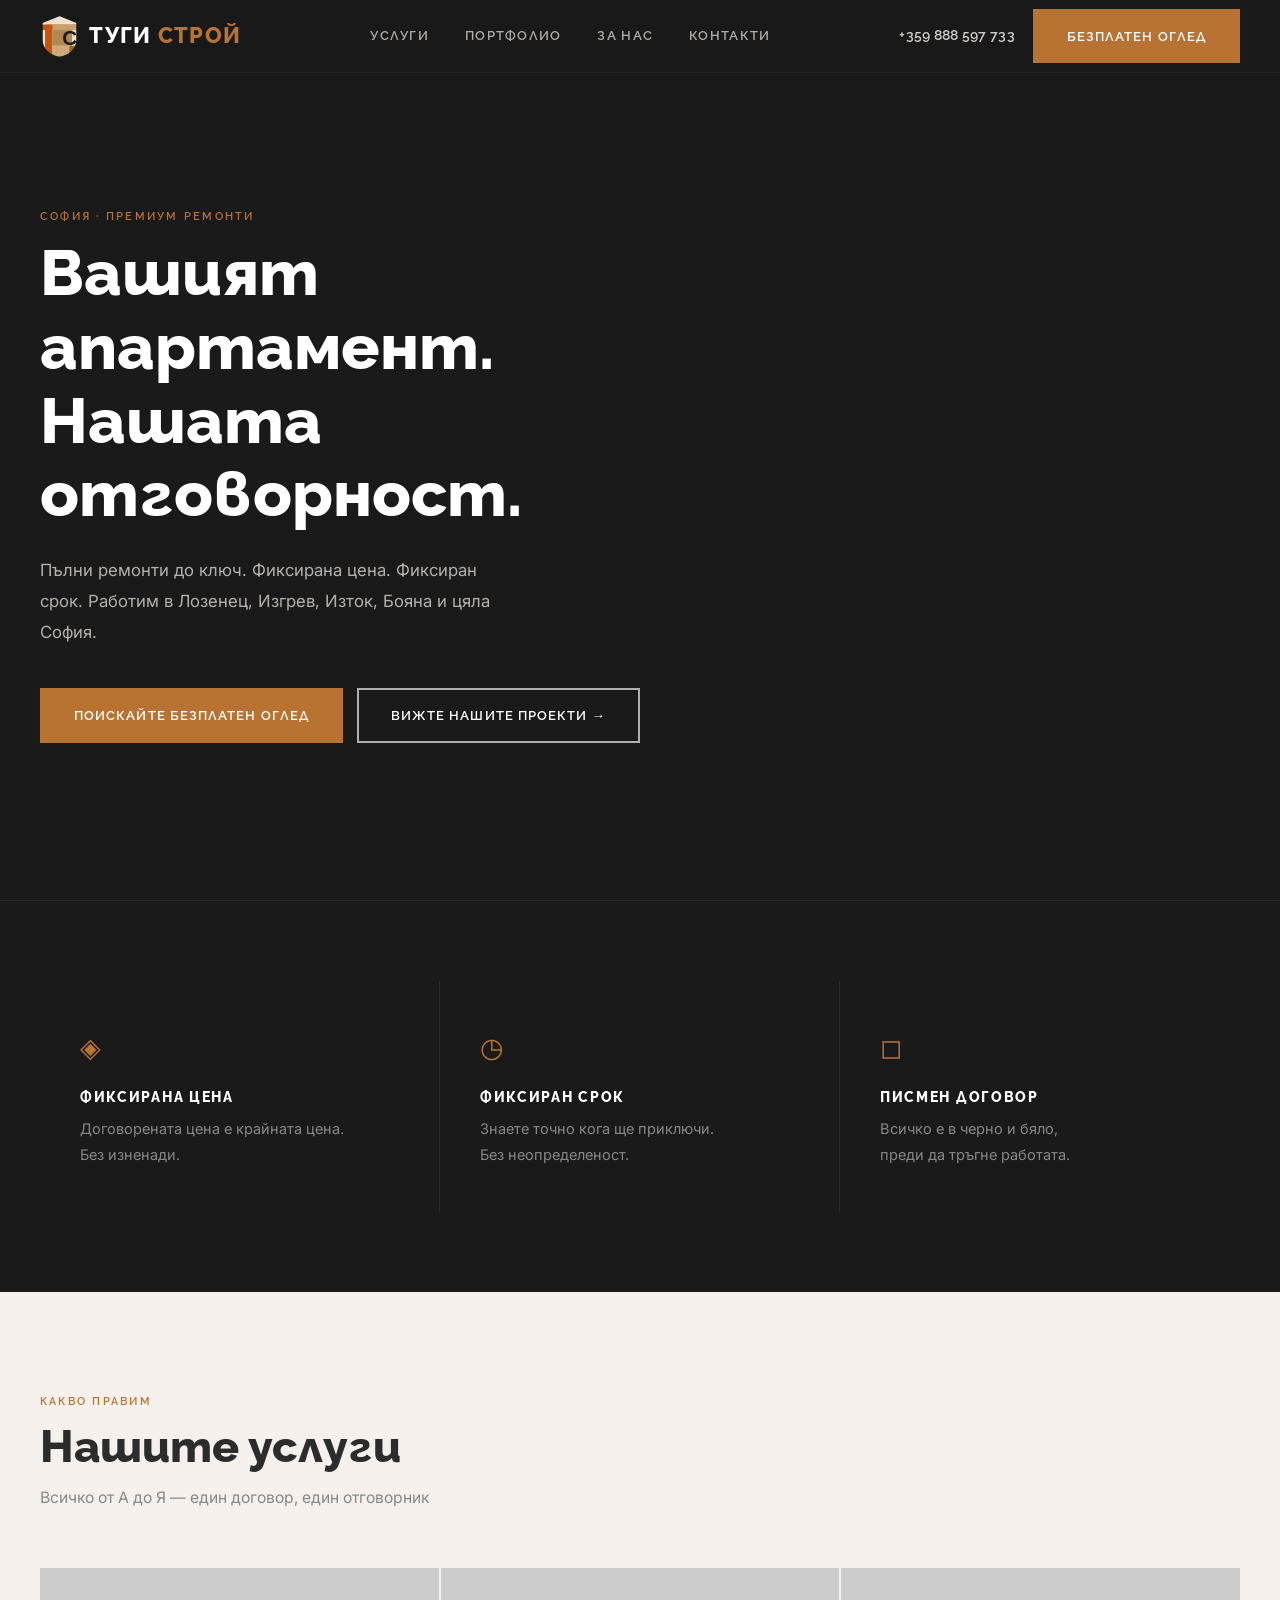
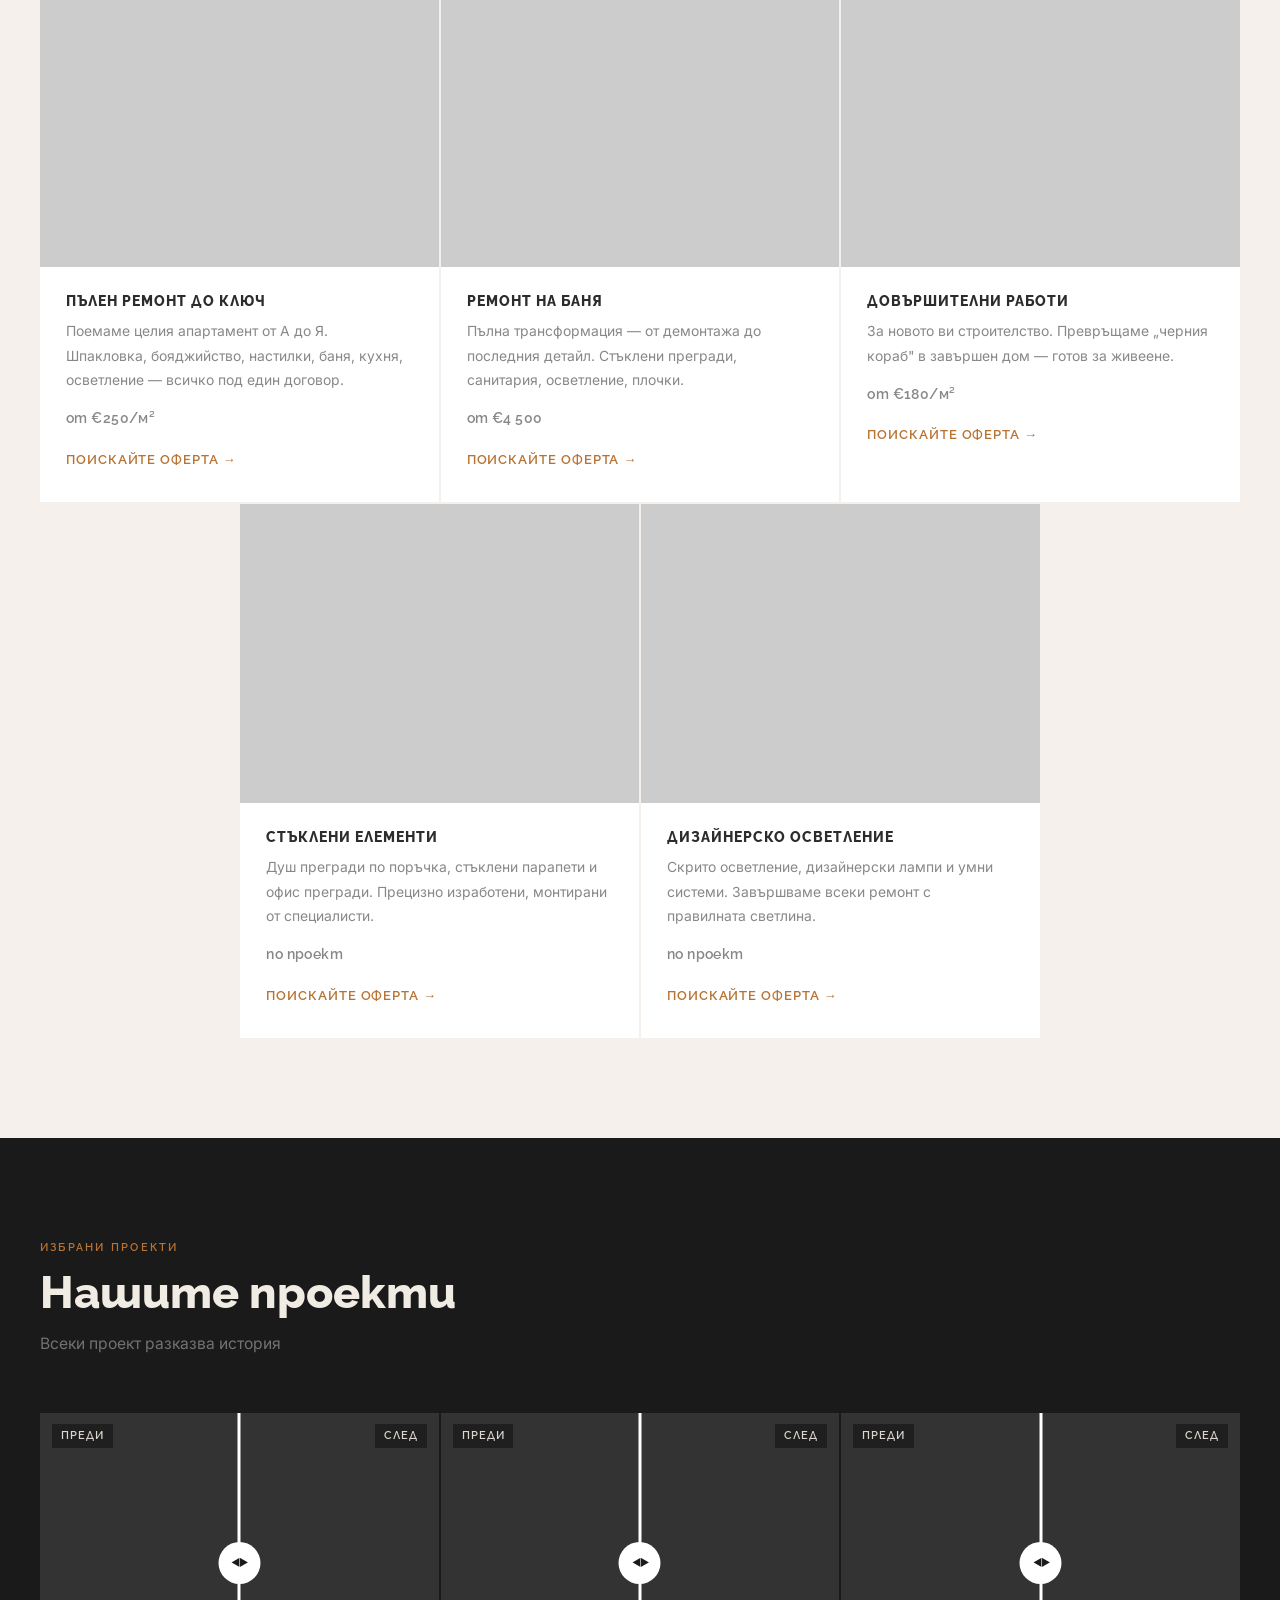
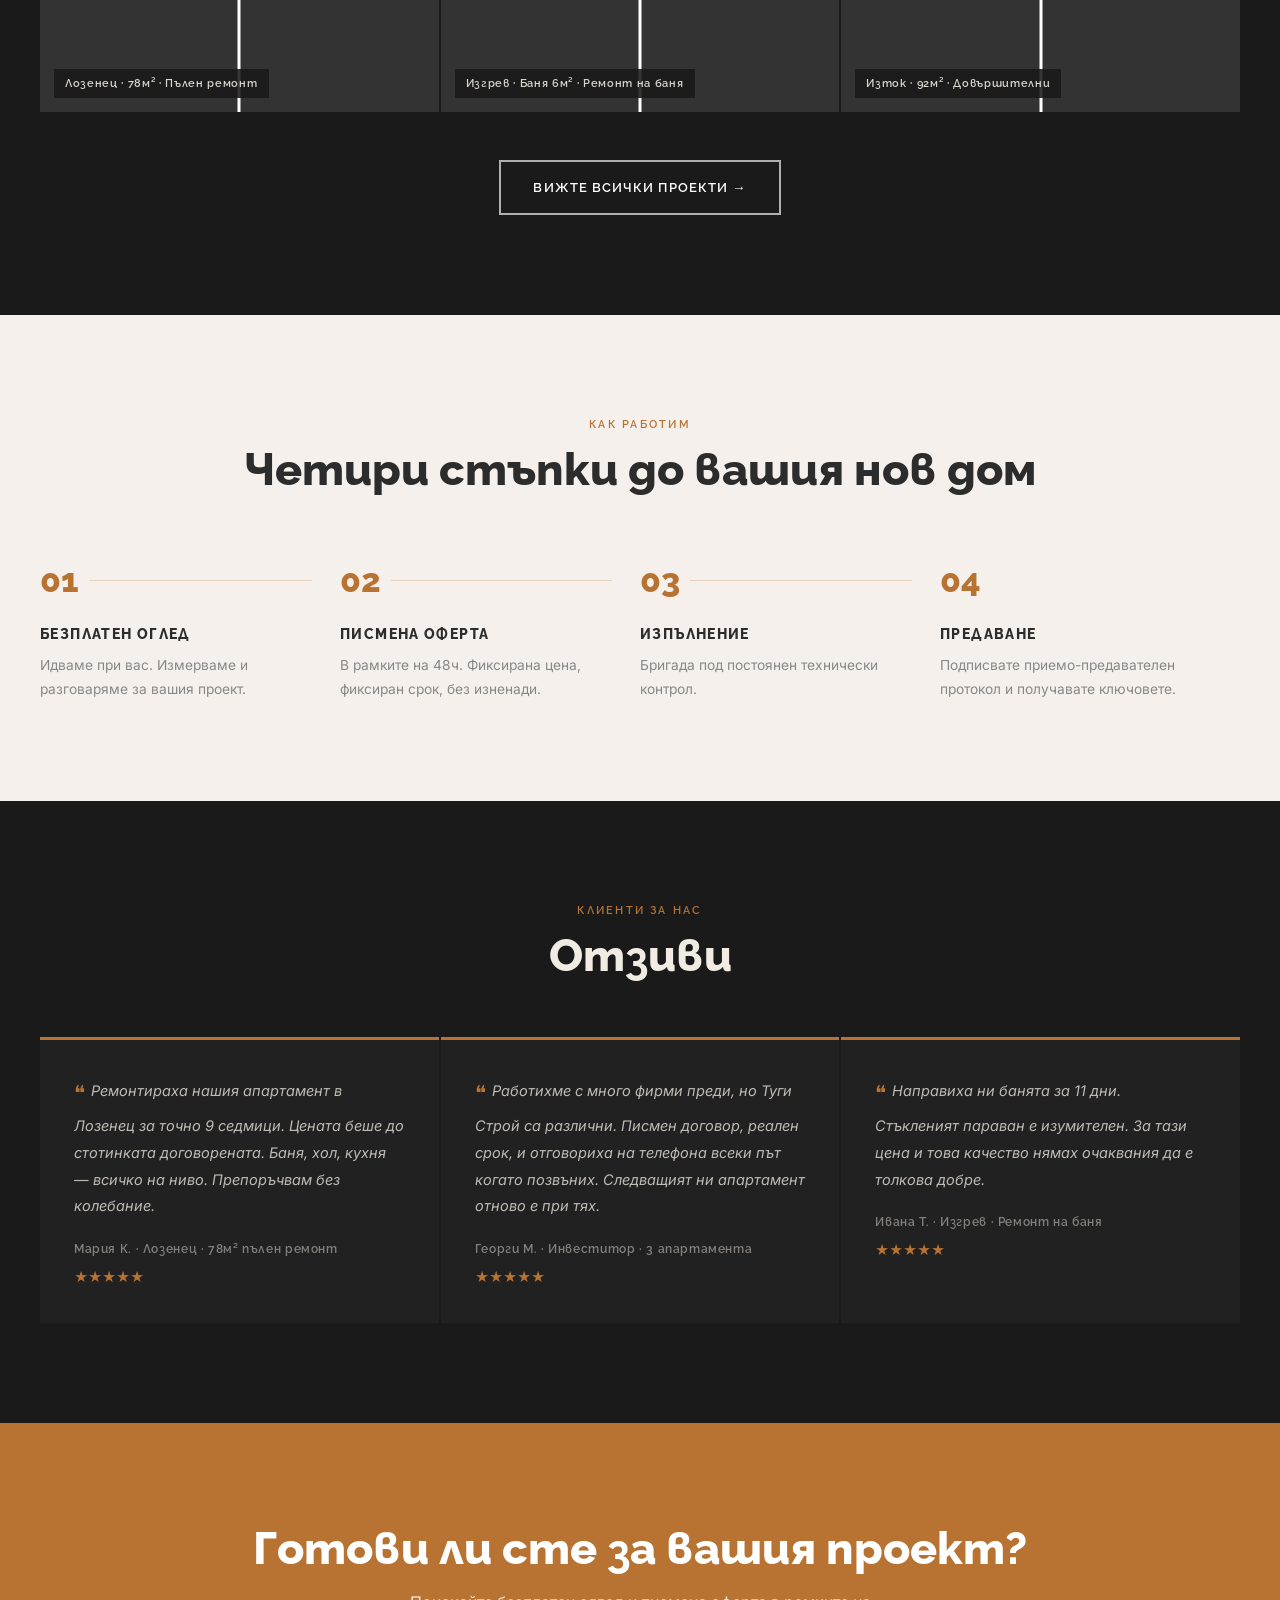
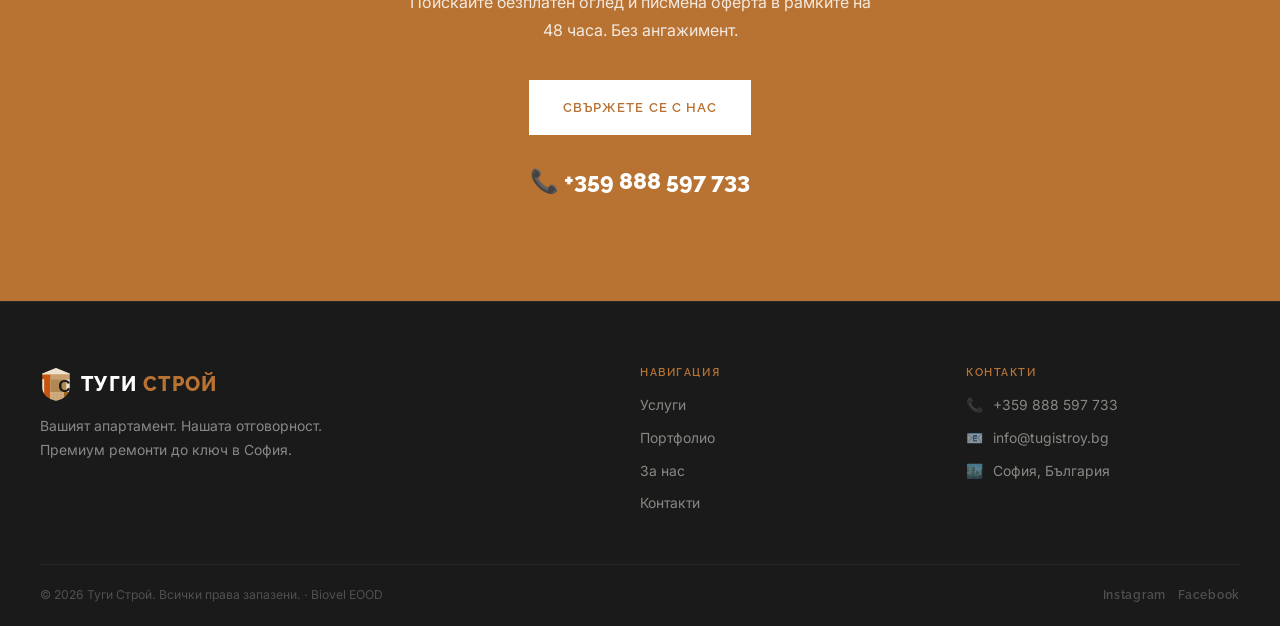
==== commit 9b3804d4: "Add TC shield logo SVG and update names/phone numbers - Created assets/logo.svg: shield logo with T/" ====
--- a/index.html
+++ b/index.html
@@ -19,7 +19,10 @@
 <!-- ═══ HEADER ═══ -->
 <header class="site-header">
   <div class="header-inner">
-    <a href="index.html" class="logo">ТУГИ <span>СТРОЙ</span></a>
+    <a href="index.html" class="logo">
+      <img src="./assets/logo.svg" alt="Туги Строй" class="logo-img" width="40" height="44">
+      <span class="logo-text">ТУГИ <span>СТРОЙ</span></span>
+    </a>
     <nav class="main-nav">
       <a href="services.html">Услуги</a>
       <a href="portfolio.html">Портфолио</a>
@@ -27,7 +30,7 @@
       <a href="contact.html">Контакти</a>
     </nav>
     <div class="header-right">
-      <a href="tel:+359000000000" class="header-tel">+359 XXX XXX XXX</a>
+      <a href="tel:+359888597733" class="header-tel">+359 888 597 733</a>
       <a href="contact.html" class="btn btn-primary h-cta">Безплатен оглед</a>
       <button class="hamburger" aria-label="Меню">
         <span></span><span></span><span></span>
@@ -39,7 +42,7 @@
     <a href="portfolio.html">Портфолио</a>
     <a href="about.html">За нас</a>
     <a href="contact.html">Контакти</a>
-    <a href="tel:+359000000000" class="m-tel">📞 +359 XXX XXX XXX</a>
+    <a href="tel:+359888597733" class="m-tel">📞 +359 888 597 733</a>
   </nav>
 </header>
 
@@ -256,7 +259,7 @@
     <h2>Готови ли сте за вашия проект?</h2>
     <p class="cta-sub">Поискайте безплатен оглед и писмена оферта в рамките на 48 часа. Без ангажимент.</p>
     <a href="contact.html" class="btn btn-white">Свържете се с нас</a>
-    <p class="cta-phone"><a href="tel:+359000000000">📞 +359 XXX XXX XXX</a></p>
+    <p class="cta-phone"><a href="tel:+359888597733">📞 +359 888 597 733</a></p>
   </div>
 </section>
 
@@ -265,7 +268,10 @@
   <div class="container">
     <div class="footer-grid">
       <div>
-        <div class="ft-logo">ТУГИ <span>СТРОЙ</span></div>
+        <div class="ft-logo">
+          <img src="./assets/logo.svg" alt="Туги Строй" class="ft-logo-img" width="33" height="36">
+          <div class="ft-logo-text">ТУГИ <span>СТРОЙ</span></div>
+        </div>
         <p class="ft-tag">Вашият апартамент. Нашата отговорност.<br>Премиум ремонти до ключ в София.</p>
       </div>
       <div>
@@ -279,7 +285,7 @@
       </div>
       <div>
         <h4>Контакти</h4>
-        <div class="ft-contact-row">📞 <a href="tel:+359000000000">+359 XXX XXX XXX</a></div>
+        <div class="ft-contact-row">📞 <a href="tel:+359888597733">+359 888 597 733</a></div>
         <div class="ft-contact-row">📧 <a href="mailto:info@tugistroy.bg">info@tugistroy.bg</a></div>
         <div class="ft-contact-row">🏙️ <span>София, България</span></div>
       </div>
--- a/style.css
+++ b/style.css
@@ -67,11 +67,10 @@
   display: flex; align-items: center; justify-content: space-between;
   height: 72px; max-width: var(--mw); margin: 0 auto; padding: 0 40px;
 }
-.logo {
-  font-family: var(--fh); font-weight: 800; font-size: 1.35rem;
-  color: #fff; letter-spacing: 0.06em; flex-shrink: 0;
-}
-.logo span { color: var(--copper); }
+.logo { display: flex; align-items: center; gap: 10px; flex-shrink: 0; }
+.logo-img { height: 44px; width: auto; display: block; }
+.logo-text { font-family: var(--fh); font-weight: 800; font-size: 1.35rem; color: #fff; letter-spacing: 0.06em; }
+.logo-text span { color: var(--copper); }
 .main-nav { display: flex; align-items: center; gap: 36px; }
 .main-nav a {
   font-family: var(--fh); font-weight: 600; font-size: 0.8rem;
@@ -228,8 +227,10 @@
 /* ─── FOOTER ──────────────────────── */
 .site-footer { background: var(--dark); border-top: 1px solid rgba(255,255,255,0.05); padding: 64px 0 0; }
 .footer-grid { display: grid; grid-template-columns: 2fr 1fr 1fr; gap: 52px; padding-bottom: 48px; }
-.ft-logo { font-family: var(--fh); font-weight: 800; font-size: 1.25rem; color: #fff; letter-spacing: 0.06em; margin-bottom: 12px; }
-.ft-logo span { color: var(--copper); }
+.ft-logo { display: flex; align-items: center; gap: 9px; margin-bottom: 12px; }
+.ft-logo-img { height: 36px; width: auto; display: block; }
+.ft-logo-text { font-family: var(--fh); font-weight: 800; font-size: 1.25rem; color: #fff; letter-spacing: 0.06em; }
+.ft-logo-text span { color: var(--copper); }
 .ft-tag { color: var(--subtext); font-size: 0.87rem; line-height: 1.75; }
 .site-footer h4 { font-family: var(--fh); font-weight: 600; font-size: 0.7rem; letter-spacing: 0.14em; text-transform: uppercase; color: var(--copper); margin-bottom: 16px; }
 .ft-nav { display: flex; flex-direction: column; gap: 9px; }
@@ -353,12 +354,13 @@
 .map-wrap iframe { width: 100%; height: 100%; border: none; }
 
 /* ─── FADE-IN ANIMATION ───────────── */
-.fi { opacity: 0; transform: translateY(20px); transition: opacity 0.6s ease, transform 0.6s ease; }
-.fi.on { opacity: 1; transform: translateY(0); }
-.fi:nth-child(2) { transition-delay: 0.1s; }
-.fi:nth-child(3) { transition-delay: 0.2s; }
-.fi:nth-child(4) { transition-delay: 0.3s; }
-.fi:nth-child(5) { transition-delay: 0.4s; }
+/* JS adds .js-fi to body — only then do elements start hidden */
+.js-fi .fi { opacity: 0; transform: translateY(20px); transition: opacity 0.6s ease, transform 0.6s ease; }
+.js-fi .fi.on { opacity: 1; transform: translateY(0); }
+.js-fi .fi:nth-child(2) { transition-delay: 0.1s; }
+.js-fi .fi:nth-child(3) { transition-delay: 0.2s; }
+.js-fi .fi:nth-child(4) { transition-delay: 0.3s; }
+.js-fi .fi:nth-child(5) { transition-delay: 0.4s; }
 
 /* ─── RESPONSIVE ──────────────────── */
 @media (max-width: 1024px) {
